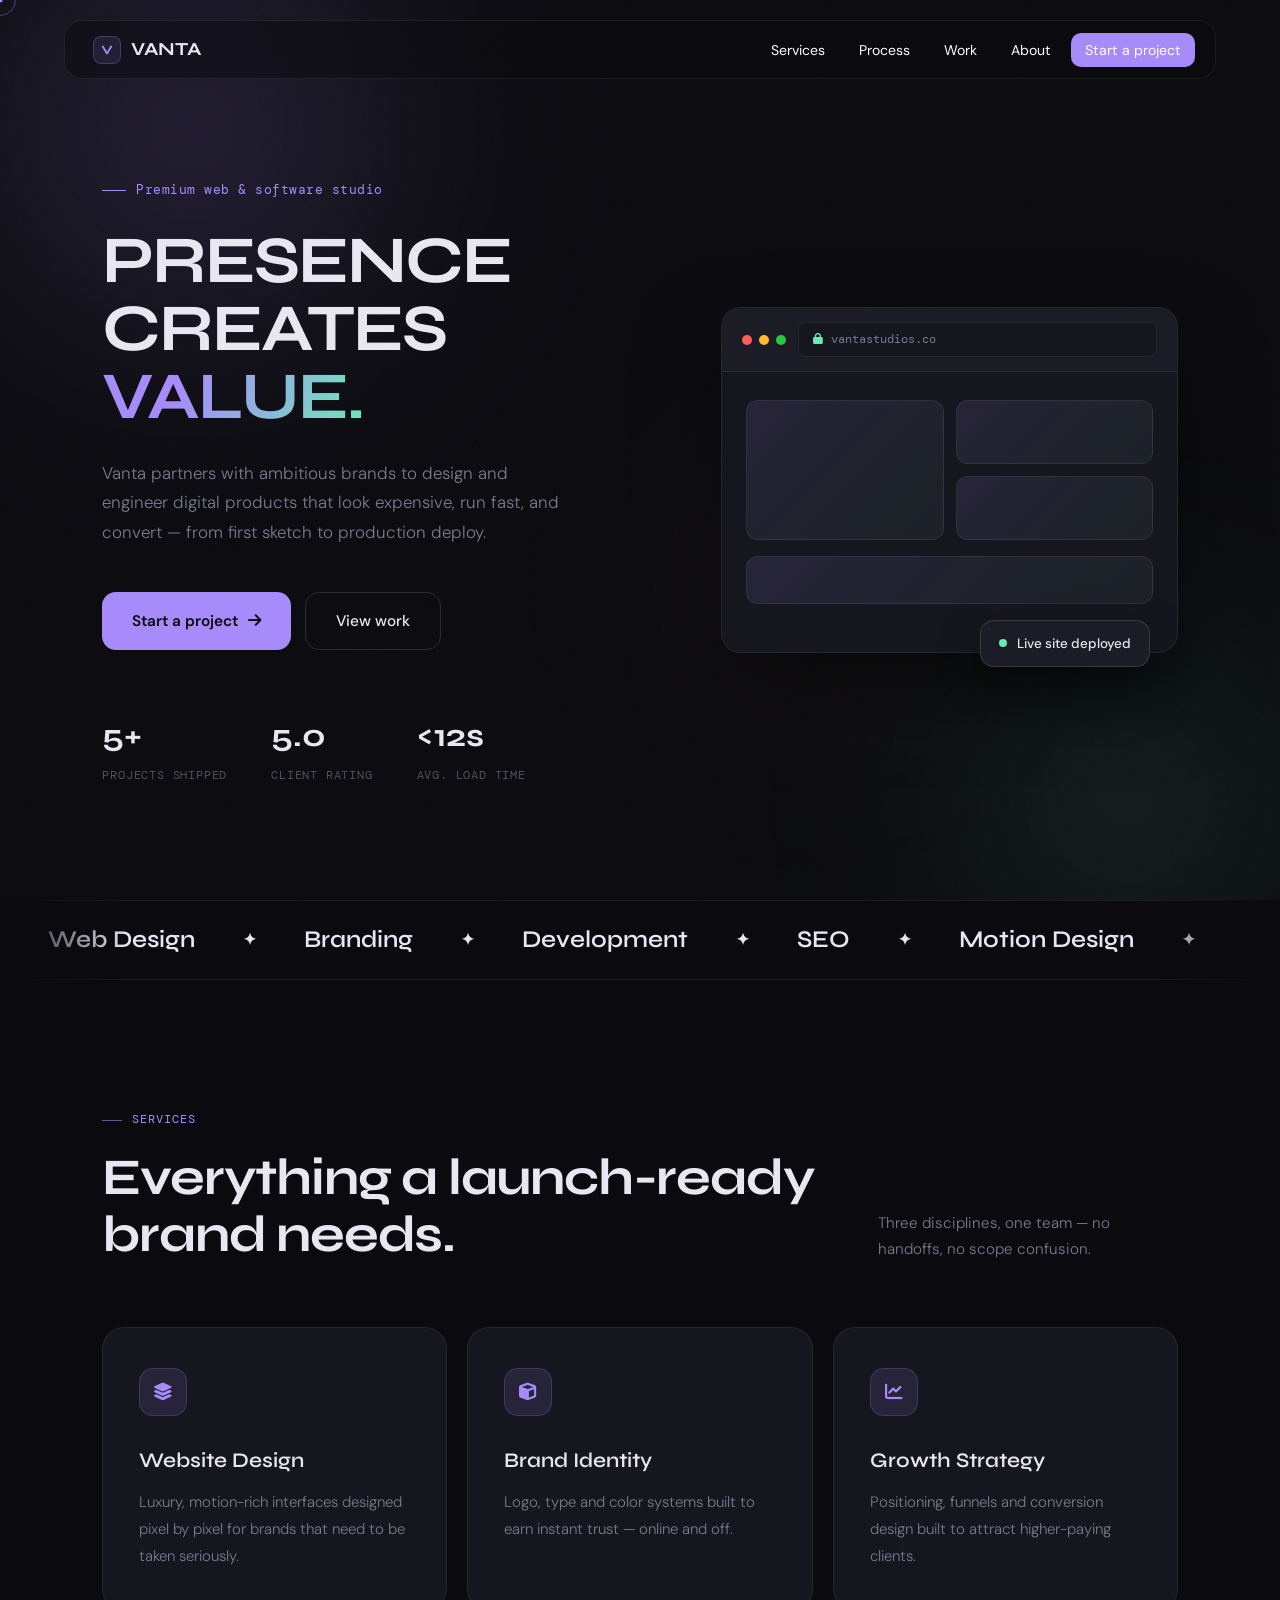
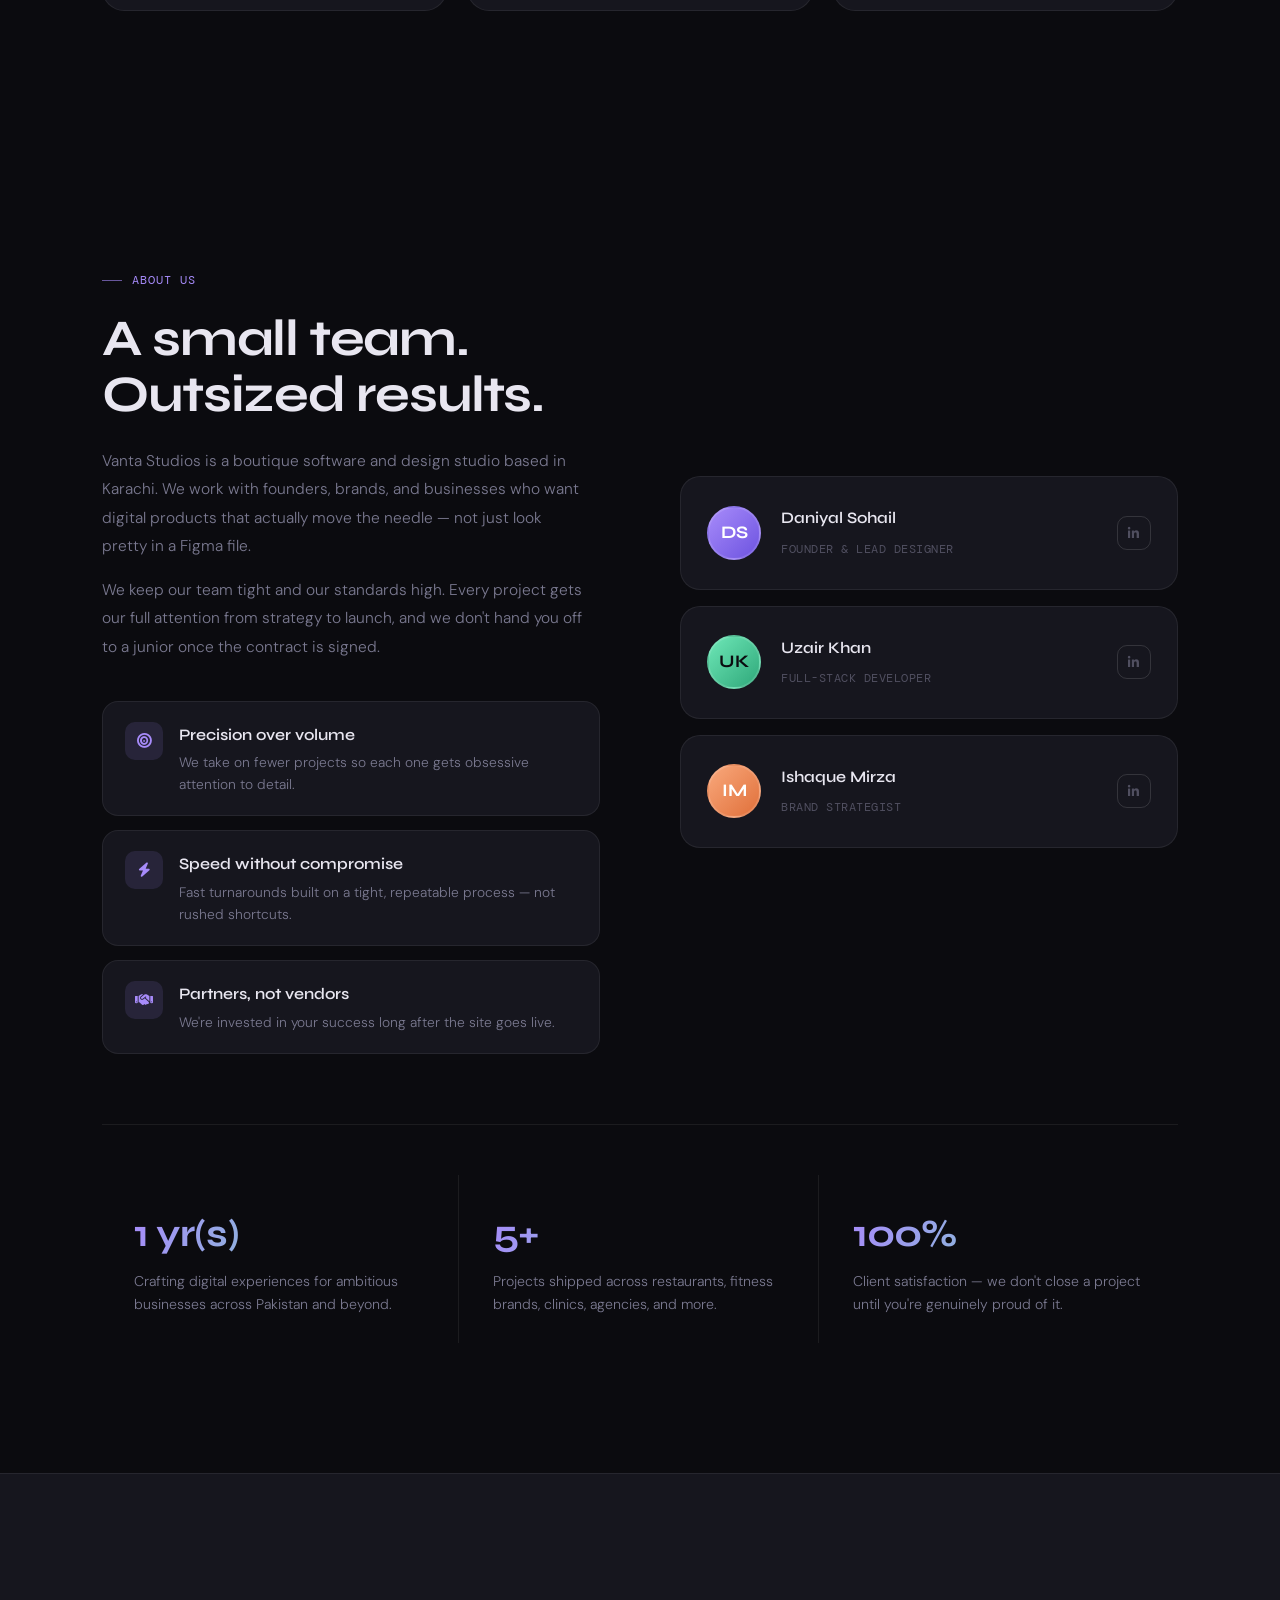
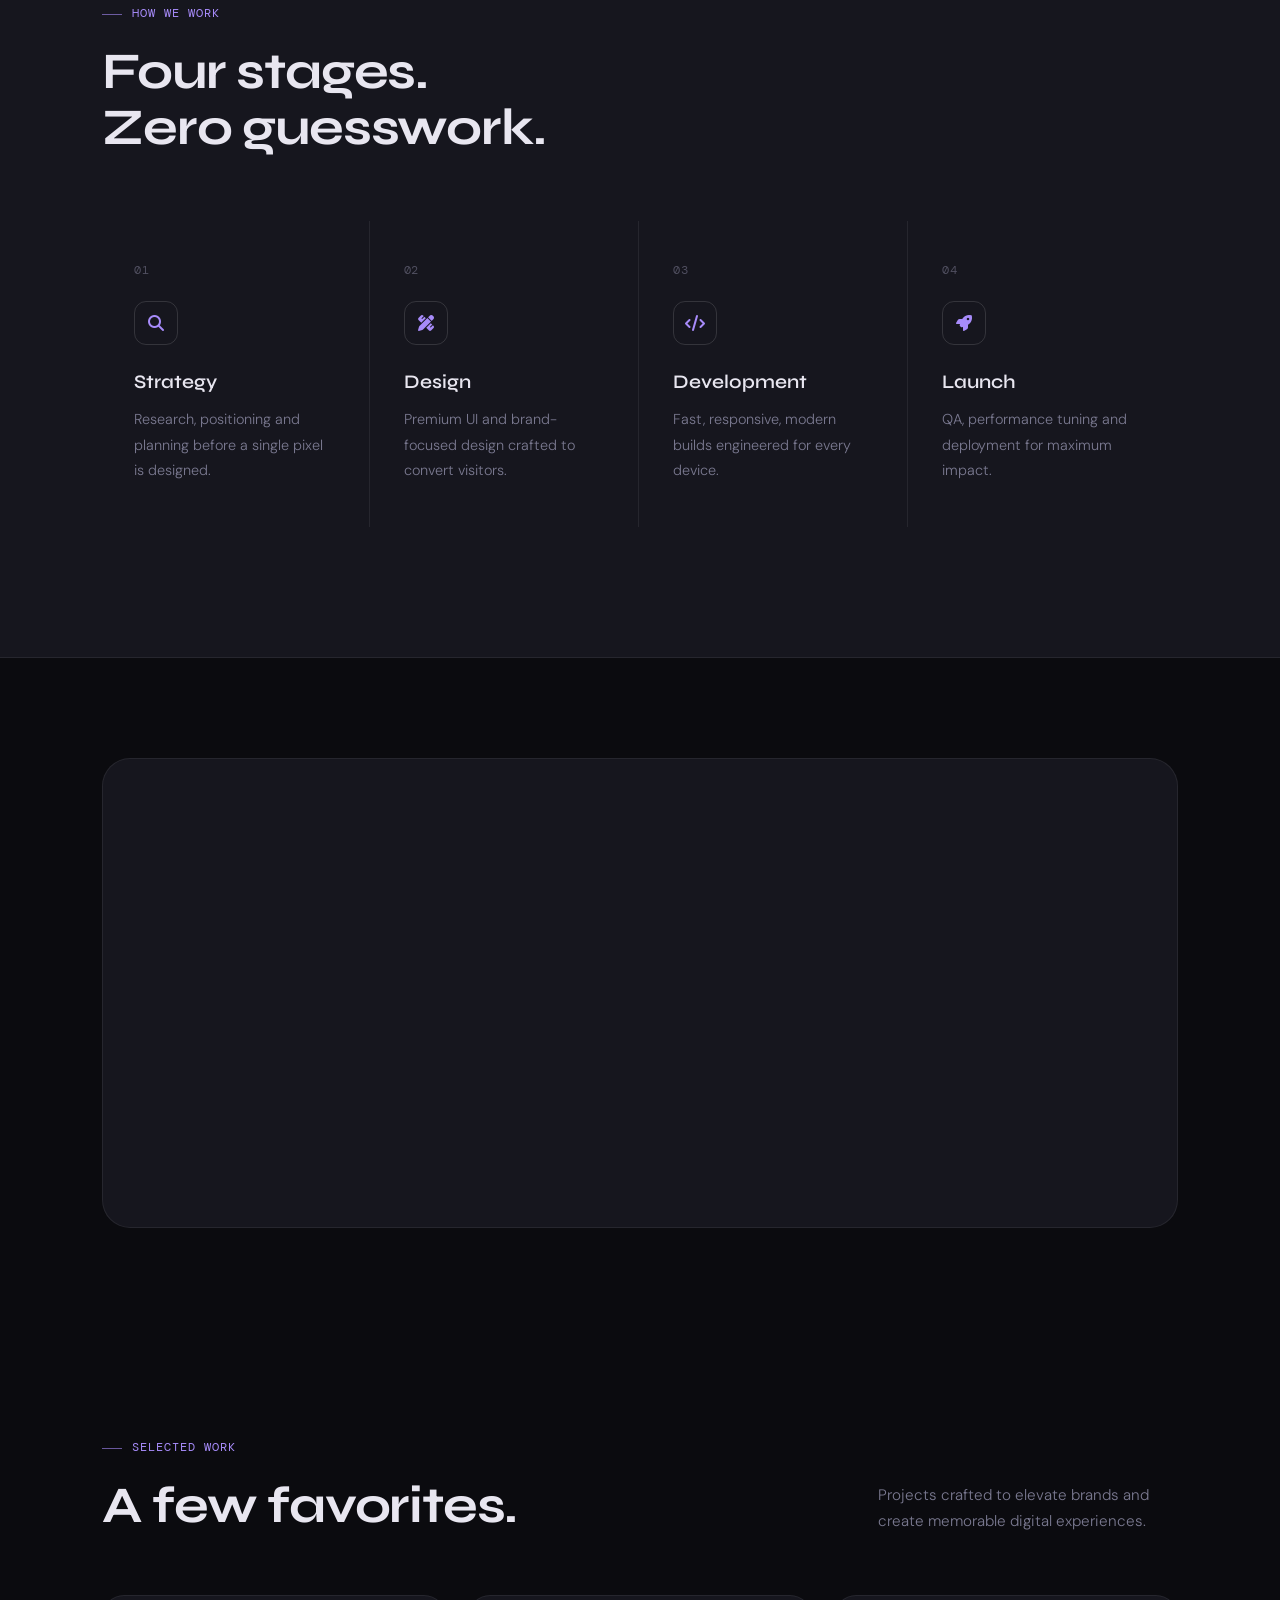
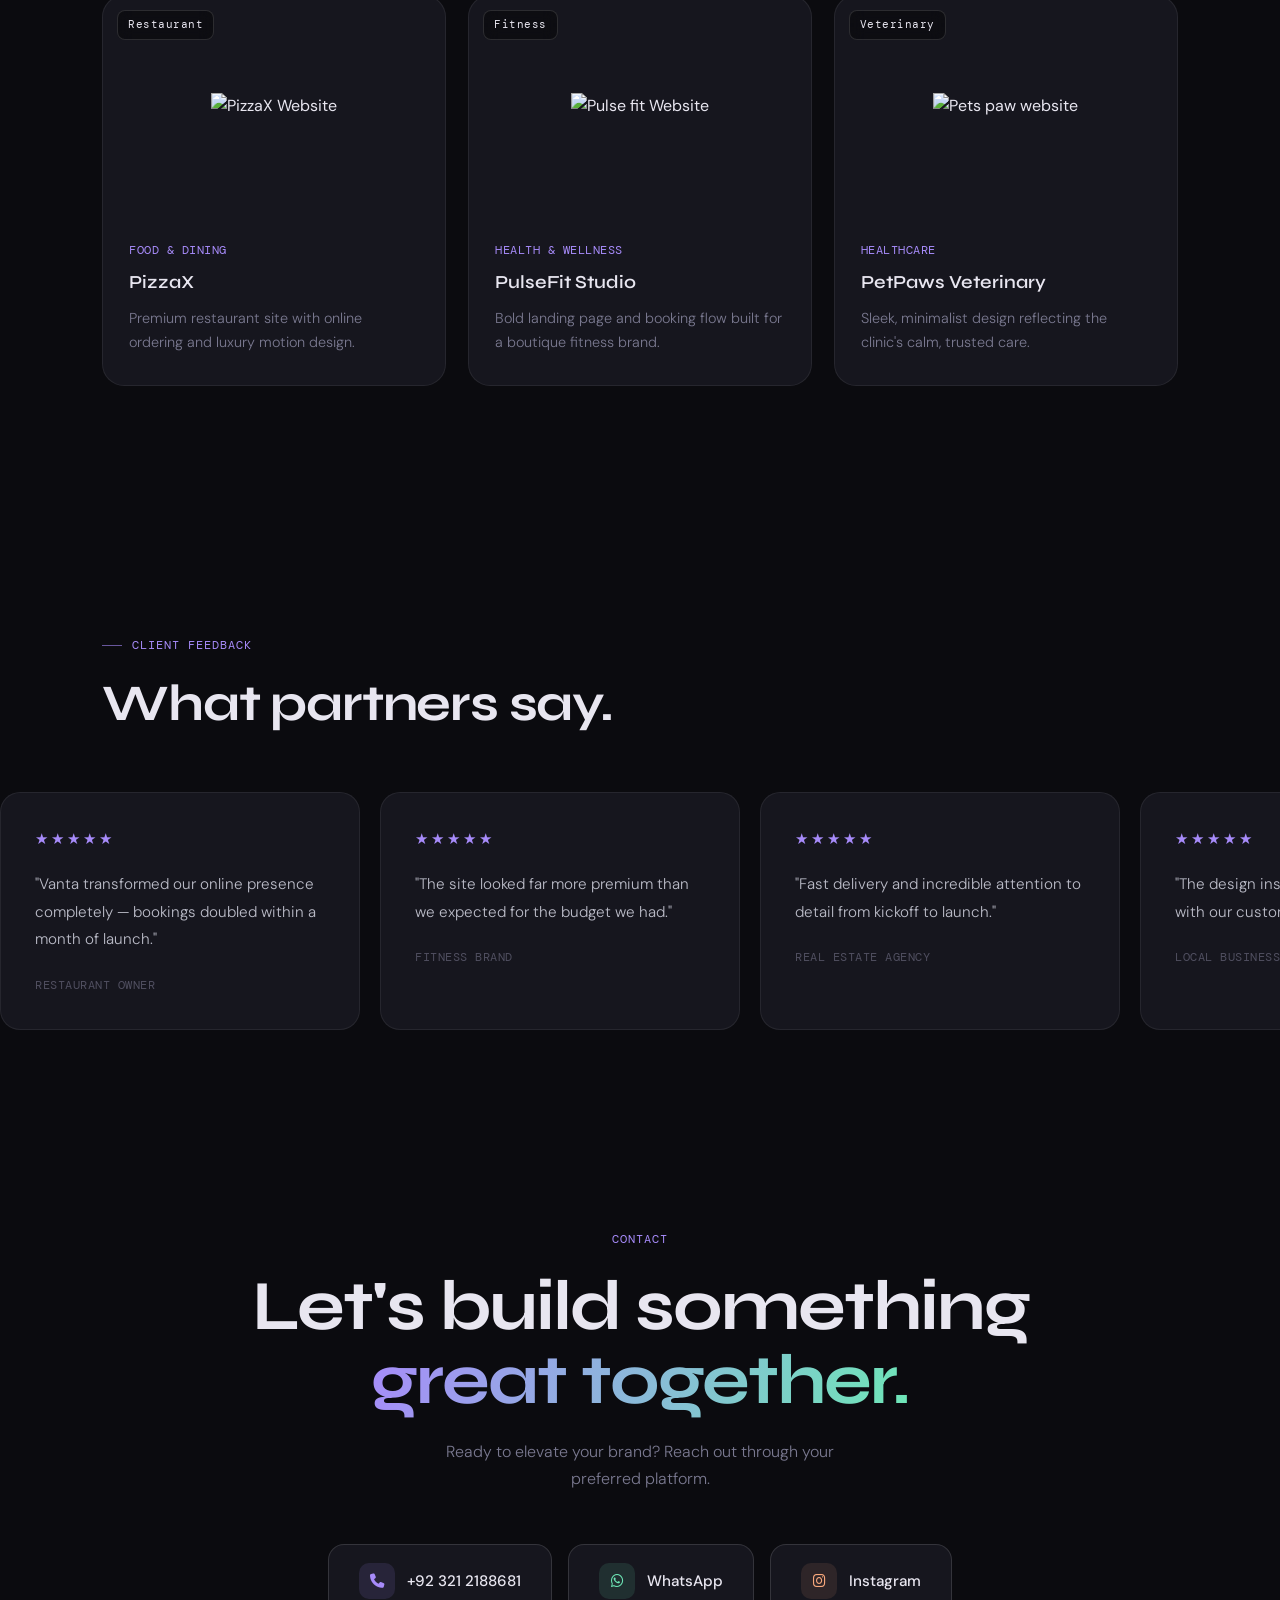
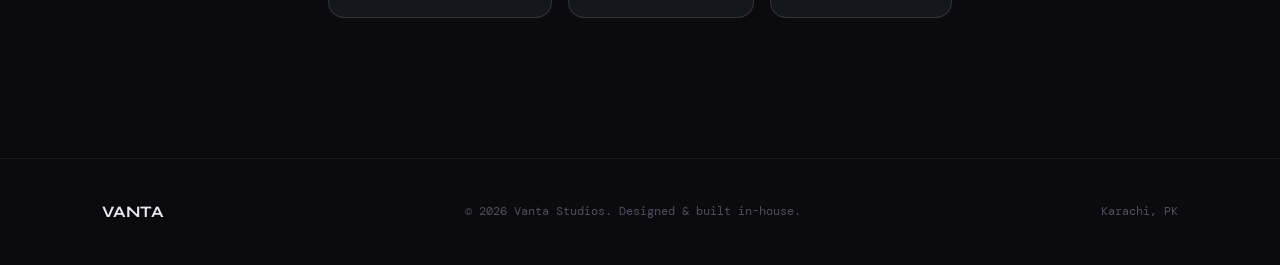
==== Vanta Studios/Vanta Studios.html @ 28d0ef66 "Add files via upload" ====
<!DOCTYPE html>
<html lang="en">
<head>
<meta charset="UTF-8">
<meta name="viewport" content="width=device-width, initial-scale=1.0">
<meta name="description" content="Vanta Studios — premium web design, branding and development for ambitious teams.">
<link rel="icon" href="data:image/svg+xml,%3Csvg xmlns='http://www.w3.org/2000/svg' viewBox='0 0 100 100'%3E%3Crect width='100' height='100' rx='22' fill='%230f0f13'/%3E%3Cpath d='M28 30 L50 70 L72 30' stroke='%23c8b5ff' stroke-width='9' fill='none' stroke-linecap='round' stroke-linejoin='round'/%3E%3C/svg%3E">
<title>Vanta Studios</title>
<meta name="google-site-verification" content="J6F_1x-jqXyrTSBCG6D3PW6CB4RU1VYPui5AFQOeUYU" />

<link rel="preconnect" href="https://fonts.googleapis.com">
<link href="https://fonts.googleapis.com/css2?family=Syne:wght@500;600;700;800&family=DM+Sans:ital,wght@0,300;0,400;0,500;1,300&family=DM+Mono:wght@400;500&display=swap" rel="stylesheet">
<link rel="stylesheet" href="https://cdnjs.cloudflare.com/ajax/libs/font-awesome/6.7.2/css/all.min.css">

<style>
:root {
  /* Palette — refined dark studio */
  --bg:        #0b0b0f;
  --bg-2:      #111117;
  --surface:   #16161e;
  --surface-2: #1c1c27;
  --border:    rgba(255,255,255,.07);
  --border-2:  rgba(255,255,255,.13);
  --text:      #e8e6f0;
  --muted:     #7a7990;
  --muted-2:   #504f60;
  /* Accent — lavender-violet, warm not neon */
  --accent:       #a78bfa;
  --accent-soft:  rgba(167,139,250,.12);
  --accent-glow:  rgba(167,139,250,.35);
  --accent-2:     #6ee7b7;  /* emerald for secondary highlights */
  --accent-warm:  #f9a87c;  /* warm ember, used sparingly */

  --font-display: 'Syne', sans-serif;
  --font-body:    'DM Sans', sans-serif;
  --font-mono:    'DM Mono', monospace;

  --ease-out: cubic-bezier(.22, 1, .36, 1);
  --ease-in-out: cubic-bezier(.45, 0, .55, 1);
}

*, *::before, *::after { margin:0; padding:0; box-sizing:border-box; }
html { scroll-behavior:smooth; }

body {
  background: var(--bg);
  color: var(--text);
  font-family: var(--font-body);
  font-size: 16px;
  line-height: 1.6;
  overflow-x: hidden;
  -webkit-font-smoothing: antialiased;
}

a { color: inherit; text-decoration: none; }
img, svg { display: block; max-width: 100%; }
::selection { background: var(--accent); color: #fff; }
:focus-visible { outline: 2px solid var(--accent); outline-offset: 3px; border-radius: 4px; }

/* ─── AMBIENT BACKGROUND ─────────────────────────── */
.ambient {
  position: fixed;
  inset: 0;
  z-index: 0;
  pointer-events: none;
  overflow: hidden;
}
.orb {
  position: absolute;
  border-radius: 50%;
  filter: blur(100px);
  will-change: transform;
}
.orb-1 {
  width: 50vw; height: 50vw;
  top: -15vw; left: -10vw;
  background: radial-gradient(circle, rgba(167,139,250,.22), transparent 65%);
  animation: float1 28s ease-in-out infinite;
}
.orb-2 {
  width: 40vw; height: 40vw;
  bottom: -12vw; right: -8vw;
  background: radial-gradient(circle, rgba(110,231,183,.14), transparent 65%);
  animation: float2 34s ease-in-out infinite;
}
.orb-3 {
  width: 28vw; height: 28vw;
  top: 45%; left: 50%;
  background: radial-gradient(circle, rgba(249,168,124,.1), transparent 70%);
  animation: float3 22s ease-in-out infinite;
}
@keyframes float1 { 0%,100%{transform:translate(0,0);} 50%{transform:translate(4vw,6vw);} }
@keyframes float2 { 0%,100%{transform:translate(0,0);} 50%{transform:translate(-4vw,-5vw);} }
@keyframes float3 { 0%,100%{transform:translate(-50%,-50%);} 50%{transform:translate(-56%,-44%);} }

/* Fine noise grain */
.grain {
  position: fixed;
  inset: 0;
  z-index: 1;
  pointer-events: none;
  opacity: .028;
  background-image: url("data:image/svg+xml,%3Csvg xmlns='http://www.w3.org/2000/svg' width='200' height='200'%3E%3Cfilter id='n'%3E%3CfeTurbulence type='fractalNoise' baseFrequency='0.85' numOctaves='4' stitchTiles='stitch'/%3E%3C/filter%3E%3Crect width='100%25' height='100%25' filter='url(%23n)'/%3E%3C/svg%3E");
}

@media (prefers-reduced-motion:reduce) {
  .orb { animation: none !important; }
  *, *::before, *::after { animation-duration:.01ms !important; transition-duration:.01ms !important; }
}

/* ─── PROGRESS BAR ───────────────────────────────── */
#progress {
  position: fixed;
  top: 0; left: 0;
  height: 2px;
  width: 0%;
  background: linear-gradient(90deg, var(--accent), var(--accent-2));
  z-index: 99999;
  transition: width .1s linear;
}

/* ─── LAYOUT ─────────────────────────────────────── */
header, main, footer, section { position: relative; z-index: 2; }

/* ─── NAVBAR ─────────────────────────────────────── */
.nav {
  position: fixed;
  top: 20px;
  left: 50%;
  transform: translateX(-50%);
  width: 90%;
  max-width: 1160px;
  display: flex;
  justify-content: space-between;
  align-items: center;
  padding: 14px 20px 14px 28px;
  background: rgba(11,11,15,.5);
  backdrop-filter: blur(20px);
  -webkit-backdrop-filter: blur(20px);
  border: 1px solid var(--border);
  border-radius: 18px;
  z-index: 1000;
  transition: background .4s, border-color .4s;
}
.nav.scrolled {
  background: rgba(11,11,15,.8);
  border-color: var(--border-2);
}
.nav-logo {
  font-family: var(--font-display);
  font-weight: 700;
  font-size: 1.15rem;
  letter-spacing: -.3px;
  display: flex;
  align-items: center;
  gap: 10px;
}
.nav-logo-mark {
  width: 28px; height: 28px;
  border-radius: 8px;
  background: var(--accent-soft);
  border: 1px solid rgba(167,139,250,.25);
  display: flex; align-items: center; justify-content: center;
}
.nav-logo-mark svg { width: 14px; height: 14px; }

.nav-links {
  display: flex;
  align-items: center;
  gap: 6px;
  list-style: none;
}
.nav-links a {
  font-size: .88rem;
  font-weight: 400;
  color: #ffffff;
  padding: 8px 14px;
  border-radius: 10px;
  transition: color .25s, background .25s;
}
.nav-links a:hover { color: var(--text); background: rgba(255,255,255,.05); }

.nav-cta {
  font-size: .88rem;
  font-weight: 500;
  padding: 11px 22px;
  border-radius: 12px;
  background: var(--accent);
  color: #0b0b0f;
  transition: opacity .3s, transform .3s, box-shadow .3s;
}
.nav-cta:hover { opacity: .9; transform: translateY(-2px); box-shadow: 0 12px 28px var(--accent-glow); }

.hamburger {
  display: none;
  flex-direction: column;
  gap: 5px;
  background: none;
  border: none;
  cursor: pointer;
  padding: 8px;
  border-radius: 10px;
}
.hamburger span {
  display: block;
  width: 20px; height: 1.5px;
  background: var(--text);
  transition: .35s var(--ease-out);
}
.hamburger.open span:nth-child(1) { transform: translateY(6.5px) rotate(45deg); }
.hamburger.open span:nth-child(2) { opacity: 0; }
.hamburger.open span:nth-child(3) { transform: translateY(-6.5px) rotate(-45deg); }

@media (max-width: 860px) {
  .nav-links { display: none; }
  .hamburger { display: flex; }
}

/* ─── MOBILE MENU ────────────────────────────────── */
.mobile-menu {
  position: fixed;
  inset: 0;
  background: rgba(7,7,10,.97);
  backdrop-filter: blur(24px);
  z-index: 9000;
  display: flex;
  flex-direction: column;
  justify-content: center;
  align-items: flex-start;
  padding: 0 10%;
  gap: 4px;
  transform: translateY(-100%);
  transition: transform .65s var(--ease-out);
}
.mobile-menu.open { transform: translateY(0); }
.mobile-menu a {
  font-family: var(--font-display);
  font-size: clamp(2.4rem,6vw,4.8rem);
  font-weight: 700;
  color: var(--text);
  padding: 18px 0;
  border-bottom: 1px solid var(--border);
  width: 100%;
  transition: color .3s, padding-left .3s;
}
.mobile-menu a:hover { color: var(--accent); padding-left: 14px; }
.mobile-menu-footer {
  margin-top: 50px;
  font-family: var(--font-mono);
  font-size: .82rem;
  color: var(--muted-2);
  display: flex;
  flex-direction: column;
  gap: 8px;
}
.close-x {
  position: absolute;
  top: 32px; right: 6%;
  width: 44px; height: 44px;
  border-radius: 50%;
  border: 1px solid var(--border-2);
  background: none;
  color: var(--text);
  cursor: pointer;
  font-size: 1.1rem;
  display: flex; align-items: center; justify-content: center;
  transition: border-color .3s, background .3s;
}
.close-x:hover { background: var(--surface); border-color: var(--accent); }

/* ─── HERO ───────────────────────────────────────── */
.hero {
  min-height: 100vh;
  display: flex;
  align-items: center;
  padding: 160px 8% 100px;
}
.hero-inner {
  width: 100%;
  display: grid;
  grid-template-columns: 1.1fr .9fr;
  gap: 60px;
  align-items: center;
}

.hero-eyebrow {
  display: inline-flex;
  align-items: center;
  gap: 10px;
  font-family: var(--font-mono);
  font-size: .8rem;
  color: var(--accent);
  letter-spacing: .5px;
  margin-bottom: 26px;
  opacity: 0;
  animation: riseIn .9s .1s var(--ease-out) forwards;
}
.hero-eyebrow::before {
  content: '';
  width: 24px; height: 1px;
  background: var(--accent);
}

.hero-h1 {
  font-family: var(--font-display);
  font-size: clamp(3rem, 5.2vw, 5rem);
  font-weight: 700;
  line-height: 1.02;
  letter-spacing: -2px;
  opacity: 0;
  animation: riseIn 1s .22s var(--ease-out) forwards;
}
.hero-h1 .grad {
  background: linear-gradient(110deg, var(--accent) 30%, var(--accent-2));
  -webkit-background-clip: text;
  background-clip: text;
  -webkit-text-fill-color: transparent;
}

.hero-sub {
  max-width: 460px;
  margin-top: 28px;
  color: var(--muted);
  font-size: 1.06rem;
  font-weight: 300;
  line-height: 1.75;
  opacity: 0;
  animation: riseIn 1s .38s var(--ease-out) forwards;
}

.hero-btns {
  display: flex;
  gap: 14px;
  margin-top: 44px;
  flex-wrap: wrap;
  opacity: 0;
  animation: riseIn 1s .52s var(--ease-out) forwards;
}
.btn-primary {
  padding: 16px 30px;
  border-radius: 14px;
  background: var(--accent);
  color: #0b0b0f;
  font-weight: 600;
  font-size: .96rem;
  display: inline-flex;
  align-items: center;
  gap: 10px;
  transition: transform .35s var(--ease-out), box-shadow .35s;
}
.btn-primary:hover { transform: translateY(-4px); box-shadow: 0 20px 40px var(--accent-glow); }
.btn-ghost {
  padding: 16px 30px;
  border-radius: 14px;
  border: 1px solid var(--border-2);
  color: var(--text);
  font-weight: 500;
  font-size: .96rem;
  display: inline-flex;
  align-items: center;
  gap: 10px;
  transition: .35s;
}
.btn-ghost:hover { background: rgba(255,255,255,.05); border-color: var(--accent); color: var(--accent); }

.hero-stats {
  display: flex;
  gap: 44px;
  margin-top: 60px;
  opacity: 0;
  animation: riseIn 1s .66s var(--ease-out) forwards;
}
.stat b {
  display: block;
  font-family: var(--font-display);
  font-size: 2rem;
  font-weight: 700;
  color: var(--text);
}
.stat span {
  font-size: .76rem;
  font-weight: 400;
  color: var(--muted-2);
  letter-spacing: .8px;
  text-transform: uppercase;
  font-family: var(--font-mono);
}

/* Hero right — elegant browser mockup instead of terminal */
.hero-card {
  background: var(--surface);
  border: 1px solid var(--border);
  border-radius: 20px;
  overflow: hidden;
  box-shadow: 0 40px 80px rgba(0,0,0,.5);
  opacity: 0;
  animation: riseIn 1s .45s var(--ease-out) forwards;
  transform-style: preserve-3d;
  transition: transform .3s var(--ease-out);
}
.browser-bar {
  display: flex;
  align-items: center;
  gap: 12px;
  padding: 14px 20px;
  border-bottom: 1px solid var(--border);
  background: var(--surface-2);
}
.browser-dots { display: flex; gap: 7px; }
.browser-dots span {
  width: 10px; height: 10px; border-radius: 50%;
}
.browser-dots span:nth-child(1) { background: #ff5f57; }
.browser-dots span:nth-child(2) { background: #febc2e; }
.browser-dots span:nth-child(3) { background: #28c840; }
.browser-url {
  flex: 1;
  background: var(--surface);
  border: 1px solid var(--border);
  border-radius: 8px;
  padding: 7px 14px;
  font-family: var(--font-mono);
  font-size: .76rem;
  color: var(--muted);
  display: flex;
  align-items: center;
  gap: 8px;
}
.browser-url .lock { color: var(--accent-2); font-size: .7rem; }
.browser-body {
  padding: 28px 24px;
  display: flex;
  flex-direction: column;
  gap: 16px;
  min-height: 280px;
}
.b-row { display: flex; gap: 12px; }
.b-block {
  border-radius: 12px;
  background: linear-gradient(135deg, var(--accent-soft), rgba(110,231,183,.06));
  border: 1px solid var(--border);
  animation: shimmer 3s ease-in-out infinite;
}
.b-block.h-tall { flex: 1; height: 140px; }
.b-block.h-short { flex: 1; height: 60px; }
.b-block.w-full { height: 48px; width: 100%; }
.b-block.w-third { flex: 1; height: 80px; }
@keyframes shimmer {
  0%,100% { opacity: .7; }
  50% { opacity: 1; }
}

/* Floating badge on hero card */
.hero-badge {
  position: absolute;
  bottom: -14px;
  right: 28px;
  background: var(--surface-2);
  border: 1px solid var(--border-2);
  border-radius: 14px;
  padding: 12px 18px;
  display: flex;
  align-items: center;
  gap: 10px;
  font-size: .84rem;
  font-weight: 500;
  box-shadow: 0 14px 40px rgba(0,0,0,.4);
  animation: badgePop .8s .9s var(--ease-out) both;
  white-space: nowrap;
}
.hero-badge .dot-pulse {
  width: 8px; height: 8px;
  border-radius: 50%;
  background: var(--accent-2);
  animation: pulse 2s ease-in-out infinite;
}
@keyframes pulse { 0%,100%{box-shadow:0 0 0 0 rgba(110,231,183,.5);} 50%{box-shadow:0 0 0 6px rgba(110,231,183,0);} }
@keyframes badgePop { from{opacity:0;transform:translateY(12px);} to{opacity:1;transform:translateY(0);} }

.hero-right-wrap { position: relative; perspective: 1200px; }

@keyframes riseIn { from{opacity:0;transform:translateY(24px);} to{opacity:1;transform:translateY(0);} }

@media (max-width: 900px) {
  .hero-inner { grid-template-columns: 1fr; }
  .hero-right-wrap { display: none; }
  .hero { padding-top: 140px; }
}

/* ─── TICKER MARQUEE ─────────────────────────────── */
.ticker {
  padding: 20px 0;
  overflow: hidden;
  border-top: 1px solid var(--border);
  border-bottom: 1px solid var(--border);
  mask-image: linear-gradient(90deg, transparent, black 10%, black 90%, transparent);
  -webkit-mask-image: linear-gradient(90deg, transparent, black 10%, black 90%, transparent);
}
.ticker-track {
  display: flex;
  gap: 0;
  width: max-content;
  animation: slide 30s linear infinite;
}
.ticker-item {
  display: flex;
  align-items: center;
  gap: 48px;
  padding: 0 48px;
  font-family: var(--font-display);
  font-size: 1.5rem;
  font-weight: 600;
  color: var(--muted-2);
  white-space: nowrap;
}
.ticker-item span {
  color: var(--text);
}
.ticker-sep {
  color: var(--accent);
  font-size: 1rem;
}
@keyframes slide { from{transform:translateX(0);} to{transform:translateX(-50%);} }

/* ─── SECTION BASE ───────────────────────────────── */
.section {
  padding: 130px 8%;
}

.label {
  font-family: var(--font-mono);
  font-size: .78rem;
  color: var(--accent);
  letter-spacing: 1px;
  text-transform: uppercase;
  display: flex;
  align-items: center;
  gap: 10px;
  margin-bottom: 20px;
}
.label::before {
  content: '';
  width: 20px; height: 1px;
  background: var(--accent);
  opacity: .6;
}

.section-h2 {
  font-family: var(--font-display);
  font-size: clamp(2.2rem, 4vw, 3.4rem);
  font-weight: 700;
  letter-spacing: -1.2px;
  line-height: 1.1;
}

/* ─── SERVICES ───────────────────────────────────── */
#services .section-head {
  display: flex;
  justify-content: space-between;
  align-items: flex-end;
  gap: 40px;
  margin-bottom: 64px;
  flex-wrap: wrap;
}
#services .section-sub {
  color: var(--muted);
  max-width: 300px;
  font-size: .95rem;
  font-weight: 300;
  line-height: 1.7;
}

.services-grid {
  display: grid;
  grid-template-columns: repeat(auto-fit, minmax(280px, 1fr));
  gap: 20px;
}
.service-card {
  background: var(--surface);
  border: 1px solid var(--border);
  border-radius: 22px;
  padding: 40px 36px;
  position: relative;
  overflow: hidden;
  transition: transform .5s var(--ease-out), border-color .5s, background .5s;
}
.service-card::after {
  content: '';
  position: absolute;
  inset: 0;
  background: radial-gradient(circle at 60% 0%, var(--accent-soft), transparent 60%);
  opacity: 0;
  transition: opacity .5s;
}
.service-card:hover { transform: translateY(-8px); border-color: rgba(167,139,250,.25); background: var(--surface-2); }
.service-card:hover::after { opacity: 1; }

.svc-icon {
  width: 48px; height: 48px;
  border-radius: 14px;
  background: var(--accent-soft);
  border: 1px solid rgba(167,139,250,.2);
  display: flex; align-items: center; justify-content: center;
  color: var(--accent);
  font-size: 1.1rem;
  margin-bottom: 28px;
  position: relative;
  z-index: 1;
}
.service-card h3 {
  font-family: var(--font-display);
  font-size: 1.3rem;
  font-weight: 600;
  margin-bottom: 12px;
  position: relative; z-index: 1;
}
.service-card p {
  color: var(--muted);
  font-size: .94rem;
  line-height: 1.78;
  font-weight: 300;
  position: relative; z-index: 1;
}

/* ─── PROCESS ────────────────────────────────────── */
#process {
  background: var(--surface);
  border-top: 1px solid var(--border);
  border-bottom: 1px solid var(--border);
}
#process .section-head {
  margin-bottom: 64px;
}

.process-steps {
  display: grid;
  grid-template-columns: repeat(4, 1fr);
  gap: 2px;
}
.process-step {
  padding: 40px 32px 44px;
  border-right: 1px solid var(--border);
  position: relative;
  opacity: 0;
  transform: translateY(30px);
  transition: opacity .7s var(--ease-out), transform .7s var(--ease-out);
}
.process-step:last-child { border-right: none; }
.process-step.visible { opacity: 1; transform: translateY(0); }

.step-num {
  font-family: var(--font-mono);
  font-size: .78rem;
  color: var(--muted-2);
  margin-bottom: 20px;
  letter-spacing: .5px;
}
.step-icon {
  width: 44px; height: 44px;
  border-radius: 12px;
  border: 1px solid var(--border-2);
  display: flex; align-items: center; justify-content: center;
  color: var(--accent);
  font-size: 1rem;
  margin-bottom: 22px;
  transition: background .4s, border-color .4s;
}
.process-step:hover .step-icon { background: var(--accent-soft); border-color: rgba(167,139,250,.3); }
.process-step h3 {
  font-family: var(--font-display);
  font-size: 1.2rem;
  font-weight: 600;
  margin-bottom: 10px;
}
.process-step p {
  color: var(--muted);
  font-size: .9rem;
  line-height: 1.75;
  font-weight: 300;
}

@media (max-width: 900px) {
  .process-steps { grid-template-columns: 1fr 1fr; }
  .process-step { border-right: none; border-bottom: 1px solid var(--border); }
  .process-step:nth-child(odd) { border-right: 1px solid var(--border); }
  .process-step:nth-last-child(-n+2) { border-bottom: none; }
}
@media (max-width: 540px) {
  .process-steps { grid-template-columns: 1fr; }
  .process-step { border-right: none !important; border-bottom: 1px solid var(--border); }
  .process-step:last-child { border-bottom: none; }
}

/* ─── SHOWCASE / CRAFT ───────────────────────────── */
.showcase-wrap {
  margin: 100px 8% 80px;
  background: var(--surface);
  border: 1px solid var(--border);
  border-radius: 28px;
  padding: 80px 7%;
  display: flex;
  align-items: center;
  gap: 80px;
  overflow: hidden;
}
.showcase-left { flex: 1; }
.showcase-left h2 {
  font-family: var(--font-display);
  font-size: clamp(2rem, 3.8vw, 3.2rem);
  font-weight: 700;
  letter-spacing: -1px;
  margin-bottom: 20px;
  line-height: 1.1;
}
.showcase-left p {
  color: var(--muted);
  max-width: 400px;
  line-height: 1.85;
  font-weight: 300;
  font-size: .97rem;
}
.showcase-right { flex: 1; perspective: 1200px; }

/* Elegant UI mockup for showcase */
.ui-mockup {
  background: var(--bg-2);
  border: 1px solid var(--border);
  border-radius: 20px;
  overflow: hidden;
  box-shadow: 0 30px 80px rgba(0,0,0,.4);
  transition: transform .3s var(--ease-out);
  transform-style: preserve-3d;
}
.ui-nav {
  padding: 16px 20px;
  border-bottom: 1px solid var(--border);
  display: flex;
  align-items: center;
  gap: 16px;
}
.ui-nav-brand {
  font-family: var(--font-display);
  font-size: .9rem;
  font-weight: 700;
}
.ui-nav-links {
  display: flex; gap: 20px; flex: 1;
}
.ui-nav-links span {
  font-size: .75rem;
  color: var(--muted-2);
}
.ui-nav-btn {
  background: var(--accent);
  color: #0b0b0f;
  font-size: .72rem;
  font-weight: 600;
  padding: 6px 14px;
  border-radius: 8px;
}
.ui-hero-area {
  padding: 24px 20px;
  background: linear-gradient(160deg, rgba(167,139,250,.06), rgba(110,231,183,.04));
  border-bottom: 1px solid var(--border);
}
.ui-hero-line {
  height: 12px;
  border-radius: 6px;
  background: linear-gradient(90deg, rgba(255,255,255,.15), rgba(255,255,255,.05));
  margin-bottom: 10px;
}
.ui-hero-line.lg { width: 75%; }
.ui-hero-line.md { width: 55%; }
.ui-hero-line.sm { width: 35%; margin-top: 16px; height: 28px; background: var(--accent); opacity: .7; border-radius: 8px; }
.ui-cards {
  display: grid;
  grid-template-columns: repeat(3, 1fr);
  gap: 10px;
  padding: 16px 20px 20px;
}
.ui-card {
  height: 70px;
  border-radius: 10px;
  border: 1px solid var(--border);
  background: var(--surface);
  position: relative;
  overflow: hidden;
}
.ui-card::after {
  content: '';
  position: absolute;
  bottom: 10px; left: 12px; right: 12px;
  height: 6px;
  border-radius: 3px;
  background: rgba(255,255,255,.08);
}

@media (max-width: 900px) {
  .showcase-wrap { flex-direction: column; gap: 40px; padding: 50px 7%; margin: 0 4% 60px; }
}

/* ─── WORK / PORTFOLIO ───────────────────────────── */
.portfolio-grid {
  display: grid;
  grid-template-columns: repeat(3, 1fr);
  gap: 22px;
}
.portfolio-card {
  background: var(--surface);
  border: 1px solid var(--border);
  border-radius: 22px;
  overflow: hidden;
  transition: transform .5s var(--ease-out), border-color .5s;
}
.portfolio-card:hover { transform: translateY(-10px); border-color: rgba(167,139,250,.25); }
.portfolio-thumb {
  height: 220px;
  position: relative;
  overflow: hidden;
  display: flex; align-items: center; justify-content: center;
}
.thumb-label {
  position: absolute;
  top: 14px; left: 14px;
  font-family: var(--font-mono);
  font-size: .7rem;
  background: rgba(0,0,0,.4);
  backdrop-filter: blur(8px);
  border: 1px solid var(--border-2);
  padding: 5px 10px;
  border-radius: 8px;
  color: var(--text);
  letter-spacing: .5px;
}

.thumb-restaurant {
  background: linear-gradient(135deg, #2a1a0e 0%, #5c3a1e 40%, #c4602a 100%);
}
.thumb-restaurant .deco {
  width: 80px; height: 80px;
  border-radius: 50%;
  border: 2px solid rgba(255,180,100,.4);
  position: absolute;
  bottom: 20px; right: 30px;
}
.thumb-restaurant .deco2 {
  width: 50px; height: 4px;
  background: rgba(255,200,130,.5);
  border-radius: 2px;
  position: absolute;
  bottom: 30px; left: 24px;
}
.thumb-restaurant .deco3 {
  position: absolute;
  top: 28px; right: 80px;
  font-size: 2.4rem;
  opacity: .25;
}

.thumb-fitness {
  background: linear-gradient(135deg, #0f0f1a 0%, #1e1240 50%, var(--accent) 140%);
}
.thumb-fitness .deco {
  position: absolute;
  inset: 0;
  background: repeating-linear-gradient(
    110deg,
    transparent 0 22px,
    rgba(167,139,250,.08) 22px 24px
  );
}

.thumb-vet {
  background: linear-gradient(135deg, #0d2520 0%, #1a4a40 50%, #3dc4a4 100%);
}
.thumb-vet .deco {
  width: 120px; height: 120px;
  border-radius: 50%;
  background: rgba(255,255,255,.1);
  position: absolute;
  top: -20px; right: -20px;
}
.thumb-vet .deco2 {
  width: 60px; height: 60px;
  border-radius: 50%;
  background: rgba(255,255,255,.07);
  position: absolute;
  bottom: -10px; left: 20px;
}

.portfolio-body {
  padding: 26px 26px 30px;
}
.portfolio-body .category {
  font-family: var(--font-mono);
  font-size: .72rem;
  color: var(--accent);
  letter-spacing: .5px;
  margin-bottom: 8px;
  text-transform: uppercase;
}
.portfolio-body h3 {
  font-family: var(--font-display);
  font-size: 1.15rem;
  font-weight: 600;
  margin-bottom: 8px;
}
.portfolio-body p {
  color: var(--muted);
  font-size: .9rem;
  font-weight: 300;
  line-height: 1.7;
}

@media (max-width: 860px) { .portfolio-grid { grid-template-columns: 1fr; } }

/* ─── TESTIMONIALS ───────────────────────────────── */
#testimonials {
  padding: 120px 0;
  overflow: hidden;
}
#testimonials .section-head {
  padding: 0 8%;
  margin-bottom: 60px;
}
.testimonials-track {
  display: flex;
  gap: 20px;
  width: max-content;
  animation: slide 40s linear infinite;
}
.testimonials-track:hover { animation-play-state: paused; }
.t-card {
  width: 360px;
  background: var(--surface);
  border: 1px solid var(--border);
  border-radius: 20px;
  padding: 34px;
  flex-shrink: 0;
}
.t-stars { color: var(--accent); font-size: .95rem; letter-spacing: 3px; margin-bottom: 20px; }
.t-text { color: #bbbcc8; line-height: 1.82; font-size: .95rem; font-weight: 300; }
.t-author {
  margin-top: 22px;
  font-family: var(--font-mono);
  font-size: .74rem;
  color: var(--muted-2);
  text-transform: uppercase;
  letter-spacing: .5px;
}

/* ─── CTA ────────────────────────────────────────── */
#contact {
  text-align: center;
  padding: 80px 8% 140px;
}
#contact .label { justify-content: center; }
#contact .label::before { display: none; }
#contact h2 {
  font-family: var(--font-display);
  font-size: clamp(2.6rem, 5.5vw, 4.4rem);
  font-weight: 700;
  letter-spacing: -2px;
  margin-bottom: 20px;
  line-height: 1.05;
}
#contact p {
  color: var(--muted);
  max-width: 440px;
  margin: 0 auto 52px;
  font-size: 1rem;
  font-weight: 300;
  line-height: 1.7;
}
.contact-grid {
  display: flex;
  justify-content: center;
  gap: 16px;
  flex-wrap: wrap;
}
.contact-pill {
  display: inline-flex;
  align-items: center;
  gap: 12px;
  padding: 18px 30px;
  background: var(--surface);
  border: 1px solid var(--border-2);
  border-radius: 16px;
  font-weight: 500;
  font-size: .95rem;
  transition: .4s var(--ease-out);
}
.contact-pill .icon {
  width: 36px; height: 36px;
  border-radius: 10px;
  background: var(--accent-soft);
  color: var(--accent);
  display: flex; align-items: center; justify-content: center;
  font-size: .9rem;
}
.contact-pill:hover {
  transform: translateY(-6px);
  background: var(--surface-2);
  border-color: var(--accent);
  box-shadow: 0 14px 36px rgba(167,139,250,.15);
}

/* ─── FOOTER ─────────────────────────────────────── */
footer {
  padding: 40px 8%;
  border-top: 1px solid var(--border);
  display: flex;
  justify-content: space-between;
  align-items: center;
  flex-wrap: wrap;
  gap: 14px;
  font-family: var(--font-mono);
  font-size: .78rem;
  color: var(--muted-2);
}
.footer-logo {
  font-family: var(--font-display);
  font-weight: 700;
  font-size: 1rem;
  color: var(--text);
}

/* ─── REVEAL ANIMATIONS ──────────────────────────── */
.reveal {
  opacity: 0;
  transform: translateY(50px);
  transition: opacity .8s var(--ease-out), transform .8s var(--ease-out);
}
.reveal.from-left { transform: translateX(-50px); }
.reveal.from-right { transform: translateX(50px); }
.reveal.visible {
  opacity: 1;
  transform: translate(0);
}
.delay-1 { transition-delay: .1s; }
.delay-2 { transition-delay: .2s; }
.delay-3 { transition-delay: .32s; }

/* ─── CURSOR (desktop only) ──────────────────────── */
@media (hover:hover) and (pointer:fine) {
  body { cursor: none; }
  #c-dot, #c-ring {
    position: fixed;
    top: 0; left: 0;
    pointer-events: none;
    z-index: 99999;
    transform: translate(-50%,-50%);
    border-radius: 50%;
  }
  #c-dot {
    width: 5px; height: 5px;
    background: var(--accent);
  }
  #c-ring {
    width: 32px; height: 32px;
    border: 1px solid rgba(167,139,250,.4);
    transition: width .3s, height .3s, border-color .3s;
  }
}
@media (hover:none),(pointer:coarse) { #c-dot,#c-ring{display:none;} }

@media (max-width: 700px) {
  .section { padding: 90px 6%; }
  .hero-stats { gap: 28px; }
}

/* ─── ABOUT US ───────────────────────────────────── */
#about {
  padding: 130px 8%;
}
.about-grid {
  display: grid;
  grid-template-columns: 1fr 1fr;
  gap: 80px;
  align-items: center;
}
.about-left h2 {
  font-family: var(--font-display);
  font-size: clamp(2.2rem, 4vw, 3.4rem);
  font-weight: 700;
  letter-spacing: -1.2px;
  line-height: 1.1;
  margin-bottom: 24px;
}
.about-left p {
  color: var(--muted);
  font-size: .97rem;
  font-weight: 300;
  line-height: 1.82;
  margin-bottom: 16px;
  max-width: 480px;
}
.about-values {
  display: flex;
  flex-direction: column;
  gap: 14px;
  margin-top: 40px;
}
.about-value {
  display: flex;
  align-items: flex-start;
  gap: 16px;
  padding: 20px 22px;
  background: var(--surface);
  border: 1px solid var(--border);
  border-radius: 16px;
  transition: border-color .4s, background .4s;
}
.about-value:hover {
  border-color: rgba(167,139,250,.25);
  background: var(--surface-2);
}
.about-value-icon {
  width: 38px; height: 38px;
  border-radius: 10px;
  background: var(--accent-soft);
  color: var(--accent);
  display: flex; align-items: center; justify-content: center;
  font-size: .9rem;
  flex-shrink: 0;
}
.about-value-text h4 {
  font-family: var(--font-display);
  font-size: 1rem;
  font-weight: 600;
  margin-bottom: 4px;
}
.about-value-text p {
  color: var(--muted);
  font-size: .86rem;
  line-height: 1.6;
  margin: 0;
}

/* Right side — team card stack */
.about-right {
  display: flex;
  flex-direction: column;
  gap: 16px;
}
.team-card {
  background: var(--surface);
  border: 1px solid var(--border);
  border-radius: 20px;
  padding: 28px 26px;
  display: flex;
  align-items: center;
  gap: 20px;
  transition: transform .45s var(--ease-out), border-color .4s;
}
.team-card:hover {
  transform: translateX(8px);
  border-color: rgba(167,139,250,.25);
}
.team-avatar {
  width: 54px; height: 54px;
  border-radius: 50%;
  display: flex; align-items: center; justify-content: center;
  font-family: var(--font-display);
  font-weight: 700;
  font-size: 1.1rem;
  flex-shrink: 0;
  border: 2px solid var(--border-2);
}
.av-1 { background: linear-gradient(135deg, #a78bfa, #6d53e0); color: #fff; }
.av-2 { background: linear-gradient(135deg, #6ee7b7, #2fa87a); color: #0b0b0f; }
.av-3 { background: linear-gradient(135deg, #f9a87c, #e0703a); color: #fff; }
.team-info h4 {
  font-family: var(--font-display);
  font-size: 1rem;
  font-weight: 600;
  margin-bottom: 4px;
}
.team-info span {
  font-family: var(--font-mono);
  font-size: .74rem;
  color: var(--muted-2);
  text-transform: uppercase;
  letter-spacing: .5px;
}
.team-card-cta {
  margin-left: auto;
  width: 34px; height: 34px;
  border-radius: 10px;
  border: 1px solid var(--border-2);
  display: flex; align-items: center; justify-content: center;
  color: var(--muted-2);
  font-size: .8rem;
  transition: border-color .3s, color .3s, background .3s;
  flex-shrink: 0;
}
.team-card:hover .team-card-cta {
  border-color: var(--accent);
  color: var(--accent);
  background: var(--accent-soft);
}

/* About bottom strip */
.about-strip {
  margin-top: 70px;
  padding-top: 50px;
  border-top: 1px solid var(--border);
  display: grid;
  grid-template-columns: repeat(3, 1fr);
  gap: 2px;
}
.strip-item {
  padding: 28px 32px;
  border-right: 1px solid var(--border);
}
.strip-item:last-child { border-right: none; }
.strip-item .big {
  font-family: var(--font-display);
  font-size: 2.4rem;
  font-weight: 700;
  letter-spacing: -1px;
  background: linear-gradient(110deg, var(--accent), var(--accent-2));
  -webkit-background-clip: text;
  background-clip: text;
  -webkit-text-fill-color: transparent;
  display: block;
  margin-bottom: 6px;
}
.strip-item p {
  color: var(--muted);
  font-size: .88rem;
  font-weight: 300;
  line-height: 1.6;
}

@media (max-width: 900px) {
  .about-grid { grid-template-columns: 1fr; gap: 50px; }
  .about-strip { grid-template-columns: 1fr; }
  .strip-item { border-right: none; border-bottom: 1px solid var(--border); }
  .strip-item:last-child { border-bottom: none; }
}
</style>
</head>
<body>

<div id="progress"></div>
<div id="c-dot"></div>
<div id="c-ring"></div>

<div class="ambient">
  <div class="orb orb-1"></div>
  <div class="orb orb-2"></div>
  <div class="orb orb-3"></div>
</div>
<div class="grain"></div>

<!-- NAV -->
<nav class="nav" id="nav">
  <div class="nav-logo">
    <div class="nav-logo-mark">
      <svg viewBox="0 0 20 20" fill="none" xmlns="http://www.w3.org/2000/svg">
        <path d="M4 5L10 15L16 5" stroke="#a78bfa" stroke-width="2.5" stroke-linecap="round" stroke-linejoin="round"/>
      </svg>
    </div>
    VANTA
  </div>
  <ul class="nav-links">
    <li><a href="#services">Services</a></li>
    <li><a href="#process">Process</a></li>
    <li><a href="#work">Work</a></li>
    <li><a href="#about">About</a></li>
    <li><a href="#contact" class="nav-cta">Start a project</a></li>
  </ul>
  <button class="hamburger" id="hamburger" aria-label="Open menu">
    <span></span><span></span><span></span>
  </button>
</nav>

<!-- MOBILE MENU -->
<div class="mobile-menu" id="mobileMenu">
  <button class="close-x" id="closeX">✕</button>
  <a href="#services">Services</a>
  <a href="#process">Process</a>
  <a href="#work">Work</a>
  <a href="#contact">Contact</a>
</div>

<main>

<!-- HERO -->
<section class="hero" id="home">
  <div class="hero-inner">
    <div>
      <div class="hero-eyebrow">Premium web &amp; software studio</div>
      <h1 class="hero-h1">
        PRESENCE<br>
        CREATES <span class="grad">VALUE.</span>
      </h1>
      <p class="hero-sub">
        Vanta partners with ambitious brands to design and engineer digital products that look expensive, run fast, and convert — from first sketch to production deploy.
      </p>
      <div class="hero-btns">
        <a href="#contact" class="btn-primary">Start a project <i class="fa-solid fa-arrow-right"></i></a>
        <a href="#work" class="btn-ghost">View work</a>
      </div>
      <div class="hero-stats">
        <div class="stat"><b>5+</b><span>Projects shipped</span></div>
        <div class="stat"><b>5.0</b><span>Client rating</span></div>
        <div class="stat"><b>&lt;12s</b><span>Avg. load time</span></div>
      </div>
    </div>

    <div class="hero-right-wrap">
      <div class="hero-card" id="heroCard">
        <div class="browser-bar">
          <div class="browser-dots"><span></span><span></span><span></span></div>
          <div class="browser-url">
            <i class="fa-solid fa-lock lock"></i>
            vantastudios.co
          </div>
        </div>
        <div class="browser-body">
          <div class="b-row">
            <div class="b-block h-tall"></div>
            <div style="flex:1;display:flex;flex-direction:column;gap:12px;">
              <div class="b-block h-short"></div>
              <div class="b-block h-short"></div>
            </div>
          </div>
          <div class="b-block w-full"></div>
        </div>
      </div>
      <div class="hero-badge">
        <div class="dot-pulse"></div>
        Live site deployed
      </div>
    </div>
  </div>
</section>

<!-- TICKER -->
<div class="ticker">
  <div class="ticker-track">
    <div class="ticker-item"><span>Web Design</span><span class="ticker-sep">✦</span><span>Branding</span><span class="ticker-sep">✦</span><span>Development</span><span class="ticker-sep">✦</span><span>SEO</span><span class="ticker-sep">✦</span><span>Motion Design</span><span class="ticker-sep">✦</span></div>
    <div class="ticker-item"><span>Web Design</span><span class="ticker-sep">✦</span><span>Branding</span><span class="ticker-sep">✦</span><span>Development</span><span class="ticker-sep">✦</span><span>SEO</span><span class="ticker-sep">✦</span><span>Motion Design</span><span class="ticker-sep">✦</span></div>
  </div>
</div>

<!-- SERVICES -->
<section class="section" id="services">
  <div class="section-head">
    <div>
      <div class="label reveal from-left">Services</div>
      <h2 class="section-h2 reveal from-left">Everything a launch-ready<br>brand needs.</h2>
    </div>
    <p class="section-sub reveal from-right" style="color:var(--muted);max-width:300px;font-weight:300;font-size:.95rem;line-height:1.7;">Three disciplines, one team — no handoffs, no scope confusion.</p>
  </div>
  <div class="services-grid">
    <div class="service-card reveal delay-1">
      <div class="svc-icon"><i class="fa-solid fa-layer-group"></i></div>
      <h3>Website Design</h3>
      <p>Luxury, motion-rich interfaces designed pixel by pixel for brands that need to be taken seriously.</p>
    </div>
    <div class="service-card reveal delay-2">
      <div class="svc-icon"><i class="fa-solid fa-cube"></i></div>
      <h3>Brand Identity</h3>
      <p>Logo, type and color systems built to earn instant trust — online and off.</p>
    </div>
    <div class="service-card reveal delay-3">
      <div class="svc-icon"><i class="fa-solid fa-chart-line"></i></div>
      <h3>Growth Strategy</h3>
      <p>Positioning, funnels and conversion design built to attract higher-paying clients.</p>
    </div>
  </div>
</section>

<!-- ABOUT US -->
<section class="section" id="about">
  <div class="about-grid">

    <div class="about-left">
      <div class="label reveal from-left">About us</div>
      <h2 class="reveal from-left">A small team.<br>Outsized results.</h2>
      <p class="reveal">
        Vanta Studios is a boutique software and design studio based in Karachi. We work with founders, brands, and businesses who want digital products that actually move the needle — not just look pretty in a Figma file.
      </p>
      <p class="reveal">
        We keep our team tight and our standards high. Every project gets our full attention from strategy to launch, and we don't hand you off to a junior once the contract is signed.
      </p>

      <div class="about-values">
        <div class="about-value reveal delay-1">
          <div class="about-value-icon"><i class="fa-solid fa-bullseye"></i></div>
          <div class="about-value-text">
            <h4>Precision over volume</h4>
            <p>We take on fewer projects so each one gets obsessive attention to detail.</p>
          </div>
        </div>
        <div class="about-value reveal delay-2">
          <div class="about-value-icon"><i class="fa-solid fa-bolt"></i></div>
          <div class="about-value-text">
            <h4>Speed without compromise</h4>
            <p>Fast turnarounds built on a tight, repeatable process — not rushed shortcuts.</p>
          </div>
        </div>
        <div class="about-value reveal delay-3">
          <div class="about-value-icon"><i class="fa-solid fa-handshake"></i></div>
          <div class="about-value-text">
            <h4>Partners, not vendors</h4>
            <p>We're invested in your success long after the site goes live.</p>
          </div>
        </div>
      </div>
    </div>

    <div class="about-right reveal from-right">
      <div class="team-card">
        <div class="team-avatar av-1">DS</div>
        <div class="team-info">
          <h4>Daniyal Sohail</h4>
          <span>Founder & Lead Designer</span>
        </div>
        <div class="team-card-cta"><i class="fa-brands fa-linkedin-in"></i></div>
      </div>
      <div class="team-card">
        <div class="team-avatar av-2">UK</div>
        <div class="team-info">
          <h4>Uzair Khan</h4>
          <span>Full-Stack Developer</span>
        </div>
        <div class="team-card-cta"><i class="fa-brands fa-linkedin-in"></i></div>
      </div>
      <div class="team-card">
        <div class="team-avatar av-3">IM</div>
        <div class="team-info">
          <h4>Ishaque Mirza</h4>
          <span>Brand Strategist</span>
        </div>
        <div class="team-card-cta"><i class="fa-brands fa-linkedin-in"></i></div>
      </div>
    </div>

  </div>

  <div class="about-strip">
    <div class="strip-item reveal delay-1">
      <span class="big">1 yr(s)</span>
      <p>Crafting digital experiences for ambitious businesses across Pakistan and beyond.</p>
    </div>
    <div class="strip-item reveal delay-2">
      <span class="big">5+</span>
      <p>Projects shipped across restaurants, fitness brands, clinics, agencies, and more.</p>
    </div>
    <div class="strip-item reveal delay-3">
      <span class="big">100%</span>
      <p>Client satisfaction — we don't close a project until you're genuinely proud of it.</p>
    </div>
  </div>
</section>

<!-- PROCESS -->
<section class="section" id="process">
  <div class="section-head" style="margin-bottom:64px;">
    <div>
      <div class="label reveal from-left">How we work</div>
      <h2 class="section-h2 reveal from-left">Four stages.<br>Zero guesswork.</h2>
    </div>
  </div>
  <div class="process-steps" id="processSteps">
    <div class="process-step">
      <div class="step-num">01</div>
      <div class="step-icon"><i class="fa-solid fa-magnifying-glass"></i></div>
      <h3>Strategy</h3>
      <p>Research, positioning and planning before a single pixel is designed.</p>
    </div>
    <div class="process-step">
      <div class="step-num">02</div>
      <div class="step-icon"><i class="fa-solid fa-pen-ruler"></i></div>
      <h3>Design</h3>
      <p>Premium UI and brand-focused design crafted to convert visitors.</p>
    </div>
    <div class="process-step">
      <div class="step-num">03</div>
      <div class="step-icon"><i class="fa-solid fa-code"></i></div>
      <h3>Development</h3>
      <p>Fast, responsive, modern builds engineered for every device.</p>
    </div>
    <div class="process-step">
      <div class="step-num">04</div>
      <div class="step-icon"><i class="fa-solid fa-rocket"></i></div>
      <h3>Launch</h3>
      <p>QA, performance tuning and deployment for maximum impact.</p>
    </div>
  </div>
</section>

<!-- SHOWCASE / CRAFT -->
<div class="showcase-wrap">
  <div class="showcase-left reveal from-left">
    <div class="label">Craft</div>
    <h2>Built to impress.</h2>
    <p>The elegance and motion design of elite creative agencies — every interaction is custom-built to feel expensive, not templated.</p>
  </div>
  <div class="showcase-right reveal from-right">
    <div class="ui-mockup" id="uiMockup">
      <div class="ui-nav">
        <div class="ui-nav-brand">Brand Co.</div>
        <div class="ui-nav-links">
          <span>About</span><span>Work</span><span>Pricing</span>
        </div>
        <div class="ui-nav-btn">Contact</div>
      </div>
      <div class="ui-hero-area">
        <div class="ui-hero-line lg"></div>
        <div class="ui-hero-line md"></div>
        <div class="ui-hero-line sm"></div>
      </div>
      <div class="ui-cards">
        <div class="ui-card"></div>
        <div class="ui-card"></div>
        <div class="ui-card"></div>
      </div>
    </div>
  </div>
</div>

<!-- WORK -->
<section class="section" id="work">
  <div style="display:flex;justify-content:space-between;align-items:flex-end;margin-bottom:60px;gap:30px;flex-wrap:wrap;">
    <div>
      <div class="label reveal from-left">Selected work</div>
      <h2 class="section-h2 reveal from-left">A few favorites.</h2>
    </div>
    <p class="reveal from-right" style="color:var(--muted);max-width:300px;font-weight:300;font-size:.95rem;line-height:1.7;">Projects crafted to elevate brands and create memorable digital experiences.</p>
  </div>
  <div class="portfolio-grid">
    <div class="portfolio-card reveal delay-1">
      <div class="portfolio-thumb">
    <img src="images/pizzax.png" alt="PizzaX Website">
    <span class="thumb-label">Restaurant</span>
</div>
      <div class="portfolio-body">
        <div class="category">Food & Dining</div>
        <h3>PizzaX</h3>
        <p>Premium restaurant site with online ordering and luxury motion design.</p>
      </div>
    </div>
    <div class="portfolio-card reveal delay-2">
      <div class="portfolio-thumb">
    <img src="images/pulsefit.png" alt="Pulse fit Website">
    <span class="thumb-label">Fitness</span>
</div>
      <div class="portfolio-body">
        <div class="category">Health & Wellness</div>
        <h3>PulseFit Studio</h3>
        <p>Bold landing page and booking flow built for a boutique fitness brand.</p>
      </div>
    </div>
    <div class="portfolio-card reveal delay-3">
      <div class="portfolio-thumb">
    <img src="images/pets paw.png" alt="Pets paw website">
    <span class="thumb-label">Veterinary</span>
</div>
      <div class="portfolio-body">
        <div class="category">Healthcare</div>
        <h3>PetPaws Veterinary</h3>
        <p>Sleek, minimalist design reflecting the clinic's calm, trusted care.</p>
      </div>
    </div>
  </div>
</section>

<!-- TESTIMONIALS -->
<section id="testimonials">
  <div class="section-head">
    <div class="label reveal from-left">Client feedback</div>
    <h2 class="section-h2 reveal from-left">What partners say.</h2>
  </div>
  <div class="testimonials-track">
    <div class="t-card"><div class="t-stars">★★★★★</div><p class="t-text">"Vanta transformed our online presence completely — bookings doubled within a month of launch."</p><div class="t-author">Restaurant Owner</div></div>
    <div class="t-card"><div class="t-stars">★★★★★</div><p class="t-text">"The site looked far more premium than we expected for the budget we had."</p><div class="t-author">Fitness Brand</div></div>
    <div class="t-card"><div class="t-stars">★★★★★</div><p class="t-text">"Fast delivery and incredible attention to detail from kickoff to launch."</p><div class="t-author">Real Estate Agency</div></div>
    <div class="t-card"><div class="t-stars">★★★★★</div><p class="t-text">"The design instantly increased trust with our customers — it just feels solid."</p><div class="t-author">Local Business</div></div>
    <div class="t-card"><div class="t-stars">★★★★★</div><p class="t-text">"Vanta transformed our online presence completely — bookings doubled within a month of launch."</p><div class="t-author">Restaurant Owner</div></div>
    <div class="t-card"><div class="t-stars">★★★★★</div><p class="t-text">"The site looked far more premium than we expected for the budget we had."</p><div class="t-author">Fitness Brand</div></div>
  </div>
</section>

<!-- CTA / CONTACT -->
<section id="contact" class="reveal">
  <div class="label">Contact</div>
  <h2>Let's build something<br><span style="background:linear-gradient(110deg,var(--accent),var(--accent-2));-webkit-background-clip:text;background-clip:text;-webkit-text-fill-color:transparent;">great together.</span></h2>
  <p>Ready to elevate your brand? Reach out through your preferred platform.</p>
  <div class="contact-grid">
    <a href="tel:+923212188681" class="contact-pill">
      <div class="icon"><i class="fa-solid fa-phone"></i></div>
      +92 321 2188681
    </a>
    <a href="https://wa.me/923212188681" target="_blank" rel="noopener" class="contact-pill">
      <div class="icon" style="background:rgba(110,231,183,.12);color:var(--accent-2);"><i class="fa-brands fa-whatsapp"></i></div>
      WhatsApp
    </a>
    <a href="https://instagram.com/vantastudios.co" target="_blank" rel="noopener" class="contact-pill">
      <div class="icon" style="background:rgba(249,168,124,.1);color:var(--accent-warm);"><i class="fa-brands fa-instagram"></i></div>
      Instagram
    </a>
  </div>
</section>

</main>

<footer>
  <span class="footer-logo">VANTA</span>
  <span>© 2026 Vanta Studios. Designed &amp; built in-house.</span>
  <span>Karachi, PK</span>
</footer>

<script>
(function(){
  var reduced = window.matchMedia('(prefers-reduced-motion:reduce)').matches;

  /* progress + nav scroll */
  var nav = document.getElementById('nav');
  var prog = document.getElementById('progress');
  function onScroll(){
    nav.classList.toggle('scrolled', window.scrollY > 40);
    var h = document.documentElement.scrollHeight - window.innerHeight;
    prog.style.width = h > 0 ? (window.scrollY / h * 100) + '%' : '0%';
  }
  window.addEventListener('scroll', onScroll, {passive:true});
  onScroll();

  /* mobile menu */
  var ham = document.getElementById('hamburger');
  var menu = document.getElementById('mobileMenu');
  var closeX = document.getElementById('closeX');
  function closeMenu(){ menu.classList.remove('open'); ham.classList.remove('open'); }
  ham.addEventListener('click', function(){
    var isOpen = menu.classList.toggle('open');
    ham.classList.toggle('open', isOpen);
  });
  closeX.addEventListener('click', closeMenu);
  menu.querySelectorAll('a').forEach(function(a){ a.addEventListener('click', closeMenu); });

  /* scroll reveal */
  var revealEls = document.querySelectorAll('.reveal');
  var io = new IntersectionObserver(function(entries){
    entries.forEach(function(e){
      if(e.isIntersecting){ e.target.classList.add('visible'); }
    });
  }, {threshold: .12});
  revealEls.forEach(function(el){ io.observe(el); });

  /* process steps stagger */
  var steps = document.querySelectorAll('.process-step');
  var pio = new IntersectionObserver(function(entries){
    entries.forEach(function(e){
      if(e.isIntersecting){
        steps.forEach(function(s,i){
          setTimeout(function(){ s.classList.add('visible'); }, i * 110);
        });
        pio.disconnect();
      }
    });
  }, {threshold: .2});
  var ps = document.getElementById('processSteps');
  if(ps) pio.observe(ps);

  /* 3D tilt on cards */
  function tilt(el){
    if(!el || reduced) return;
    el.addEventListener('mousemove', function(e){
      var r = el.getBoundingClientRect();
      var px = (e.clientX - r.left) / r.width - .5;
      var py = (e.clientY - r.top) / r.height - .5;
      el.style.transform = 'rotateY('+(px*7)+'deg) rotateX('+(py*-7)+'deg)';
    });
    el.addEventListener('mouseleave', function(){ el.style.transform = ''; });
  }
  tilt(document.getElementById('heroCard'));
  tilt(document.getElementById('uiMockup'));

  /* custom cursor */
  if(window.matchMedia('(hover:hover) and (pointer:fine)').matches){
    var dot = document.getElementById('c-dot');
    var ring = document.getElementById('c-ring');
    var mx=0,my=0,rx=0,ry=0;
    window.addEventListener('mousemove', function(e){
      mx = e.clientX; my = e.clientY;
      dot.style.left = mx+'px'; dot.style.top = my+'px';
    });
    (function loop(){
      rx += (mx-rx)*.15; ry += (my-ry)*.15;
      ring.style.left = rx+'px'; ring.style.top = ry+'px';
      requestAnimationFrame(loop);
    })();
  }

  /* hero parallax */
  var hero = document.getElementById('home');
  var ambient = document.querySelector('.ambient');
  if(hero && ambient && !reduced){
    hero.addEventListener('mousemove', function(e){
      var x = (e.clientX/window.innerWidth - .5)*18;
      var y = (e.clientY/window.innerHeight - .5)*18;
      ambient.style.transform = 'translate('+x+'px,'+y+'px)';
    });
    hero.addEventListener('mouseleave', function(){
      ambient.style.transform = '';
    });
  }
})();
</script>
</body>
</html>
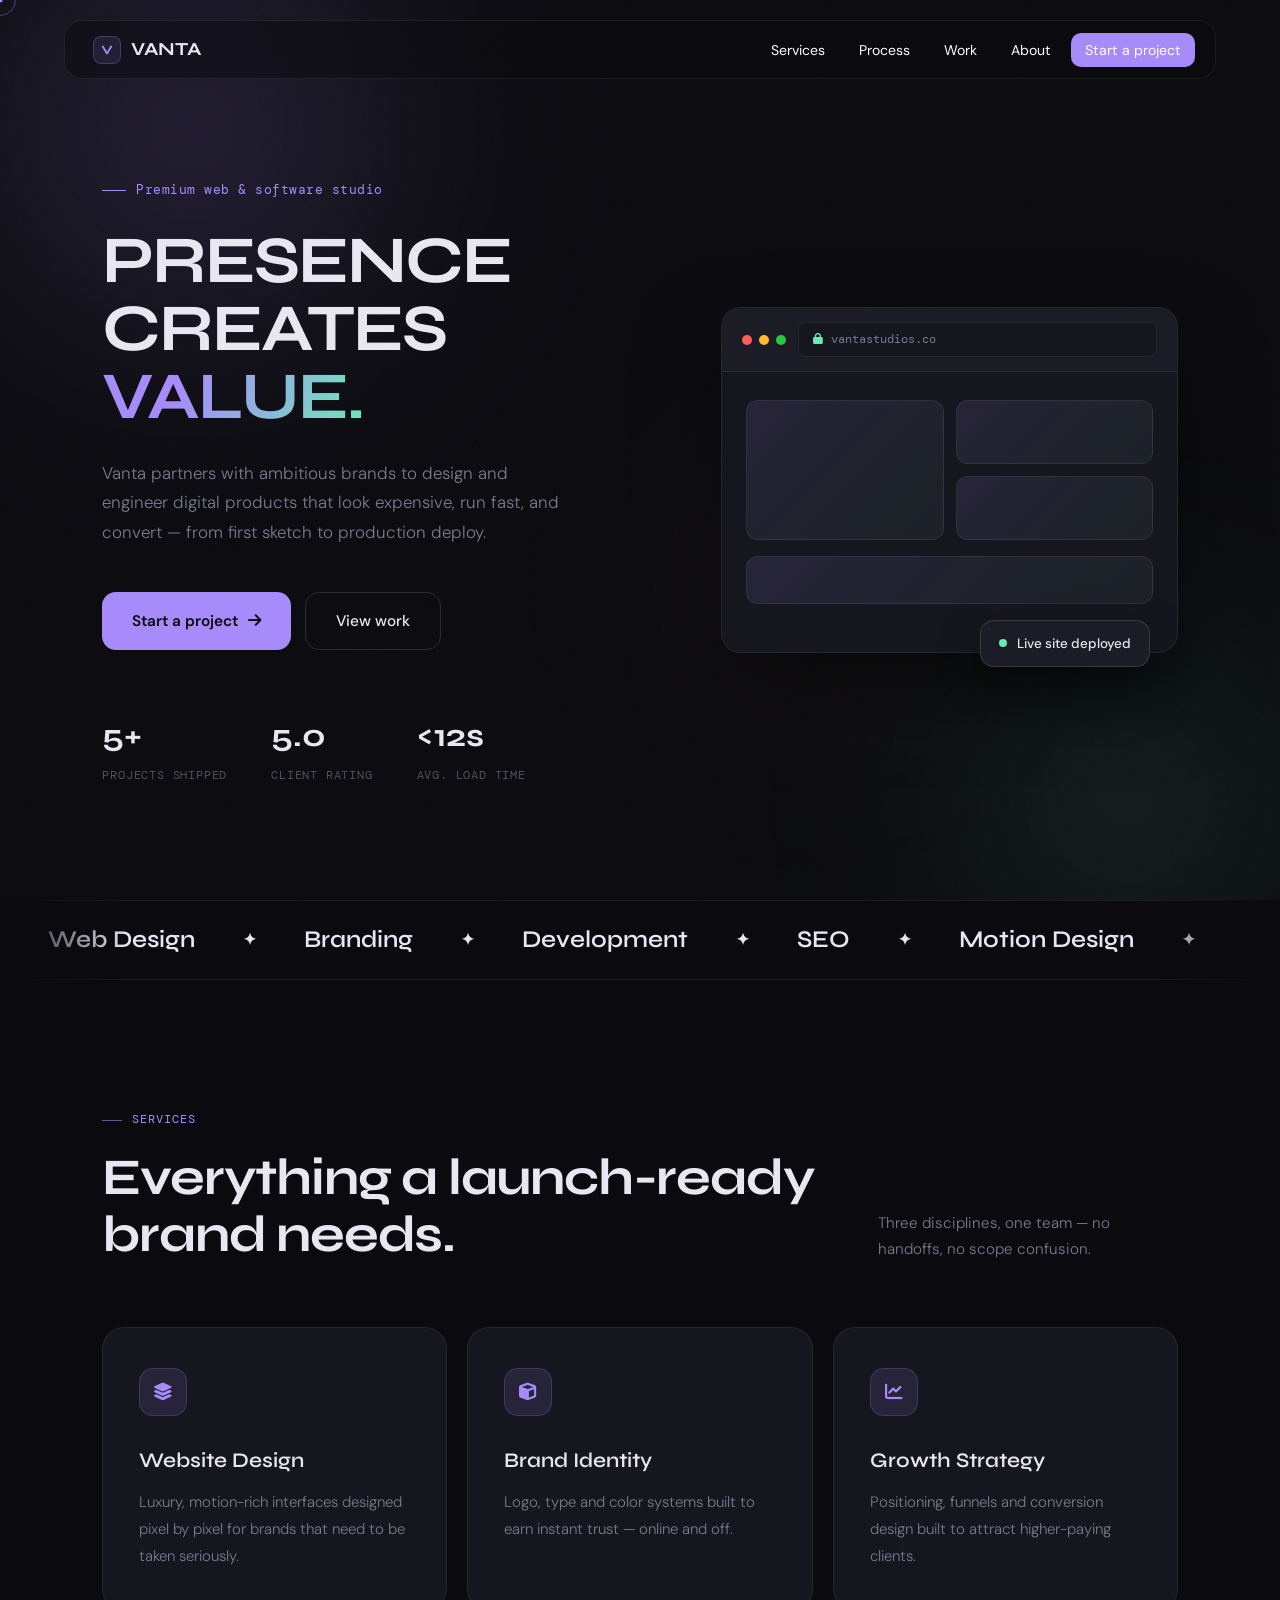
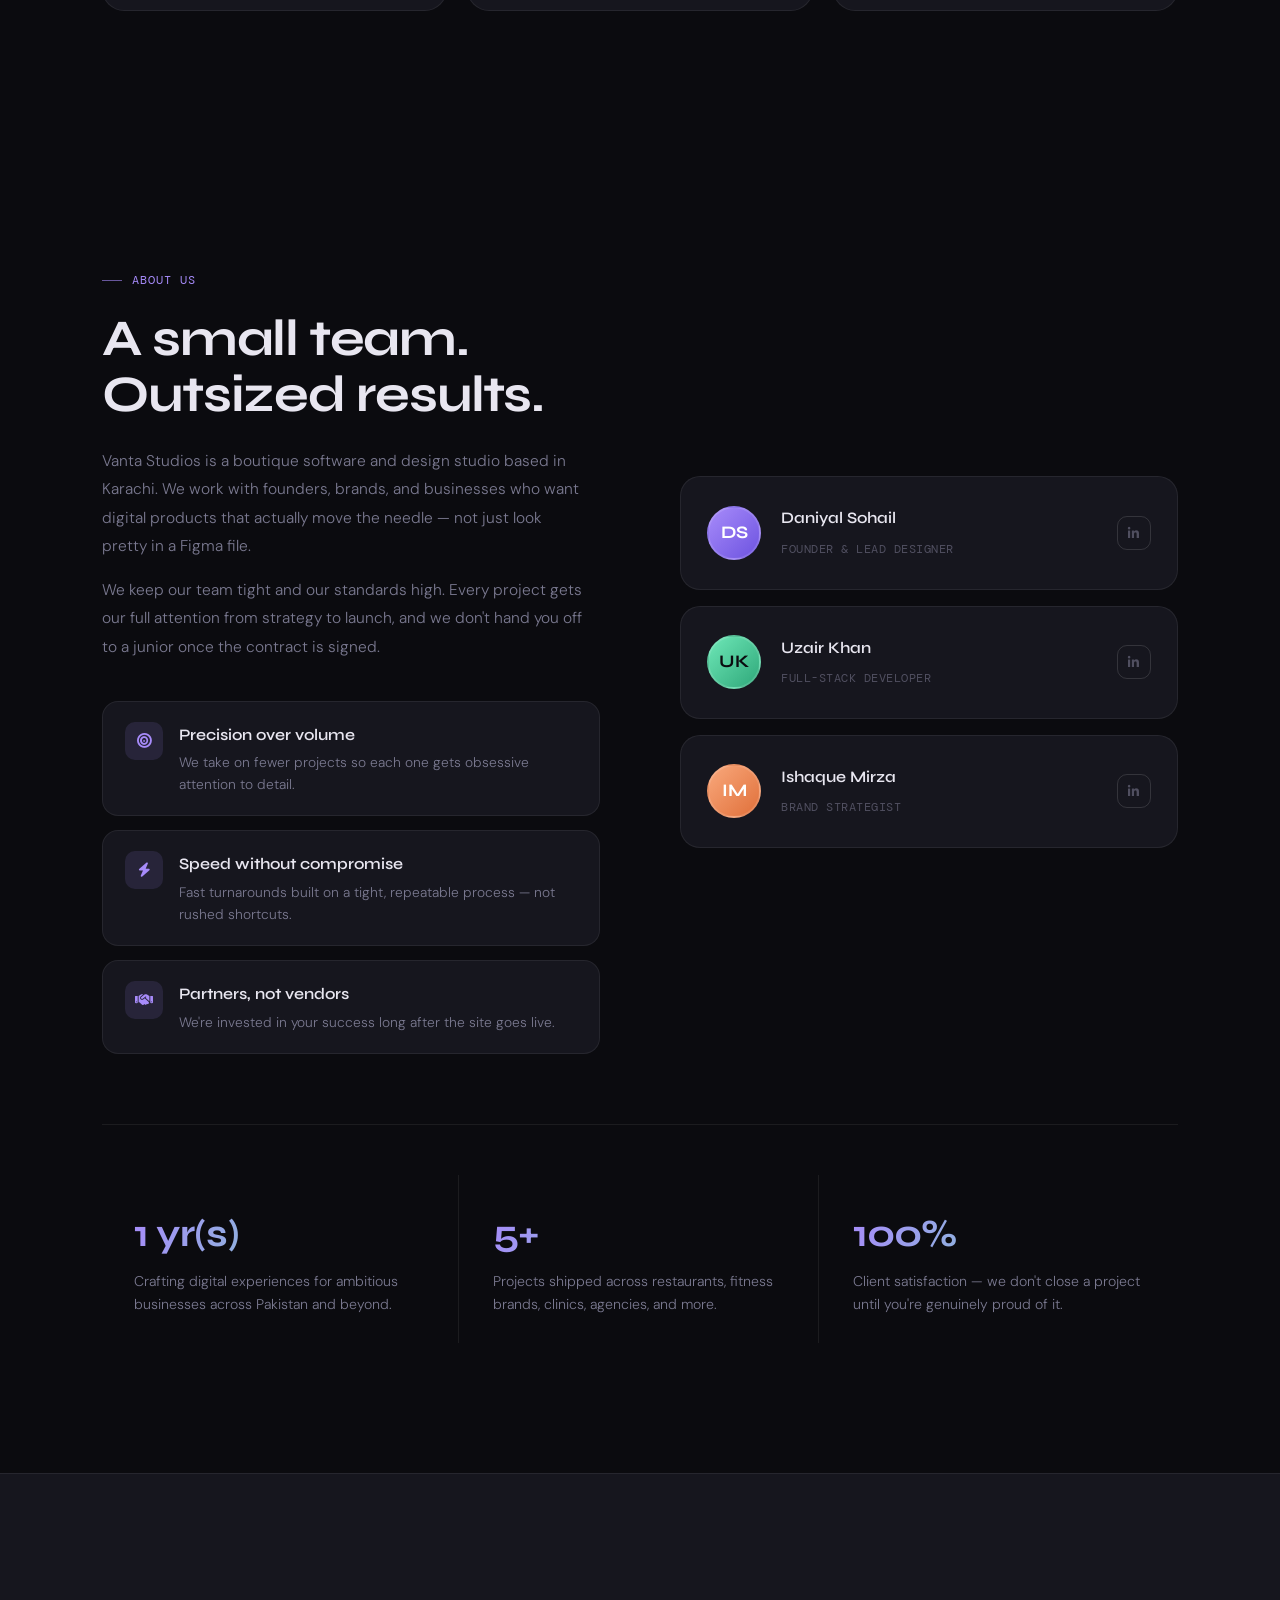
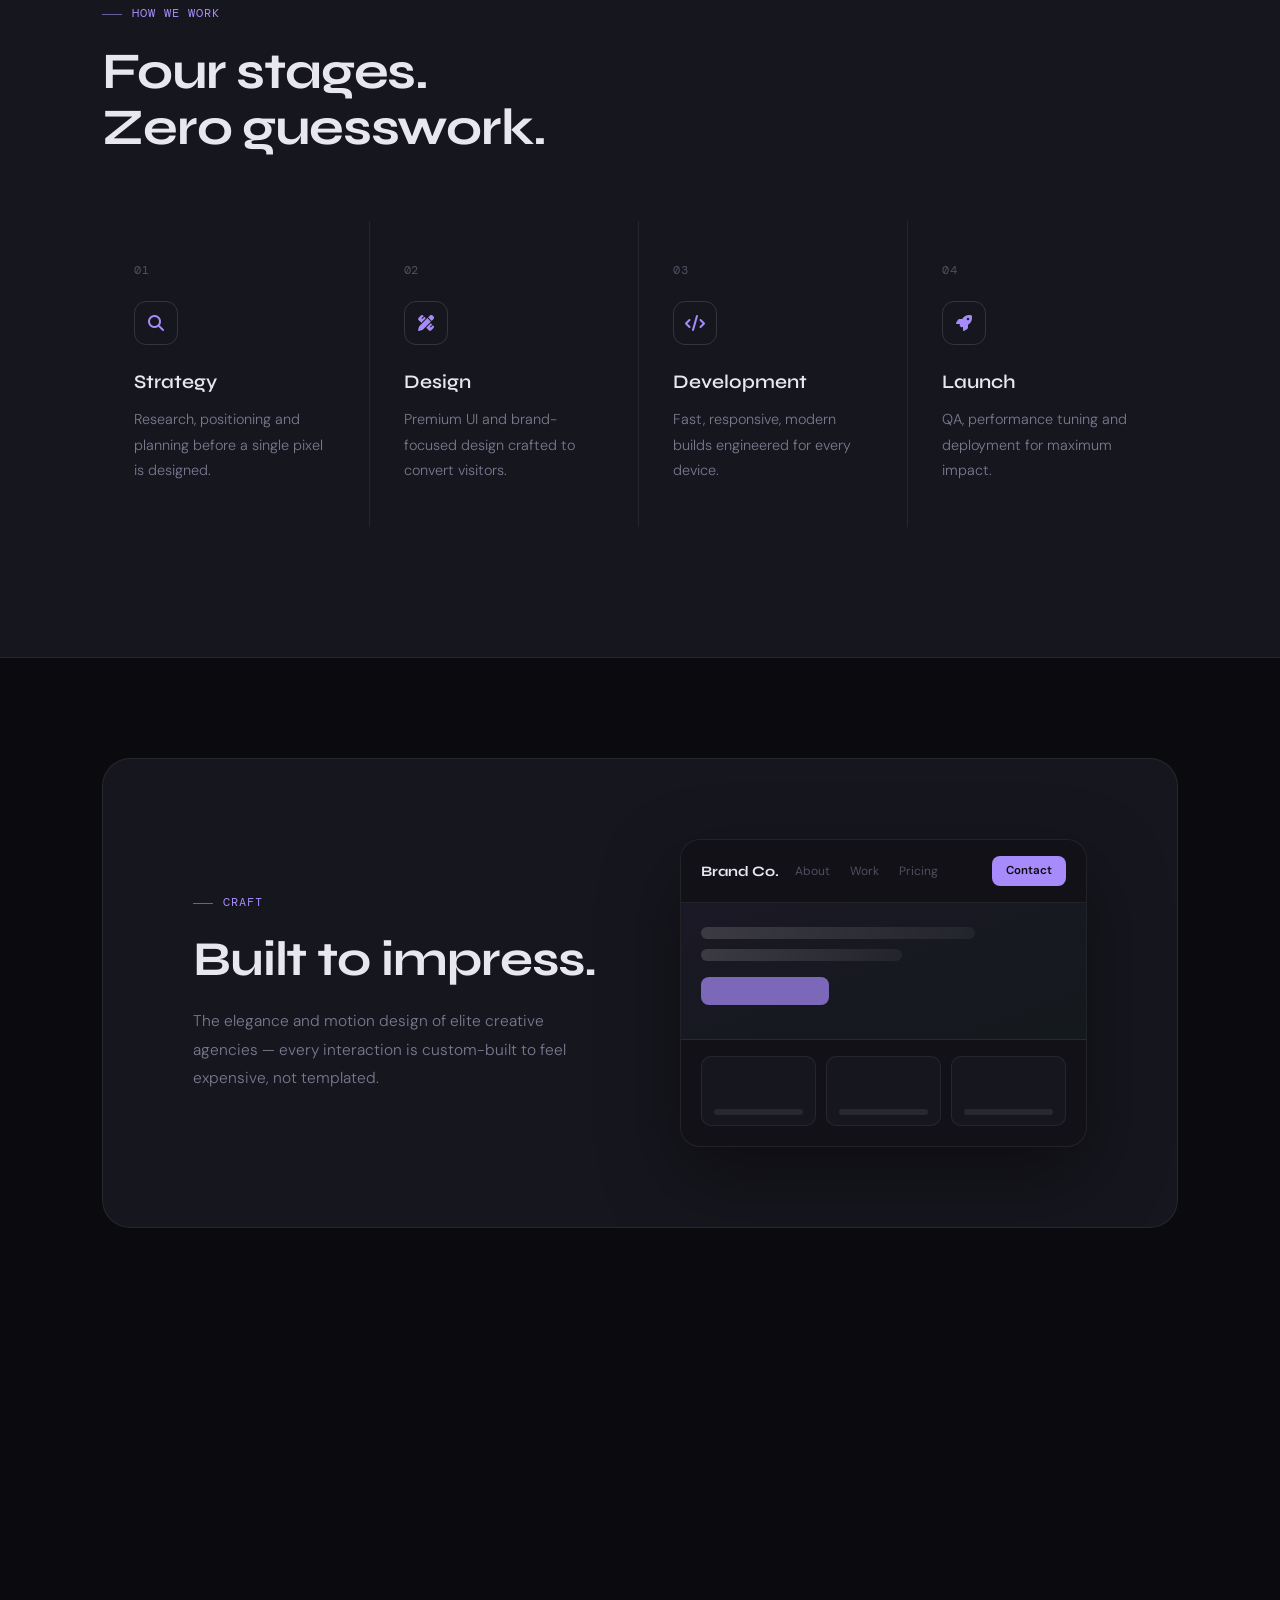
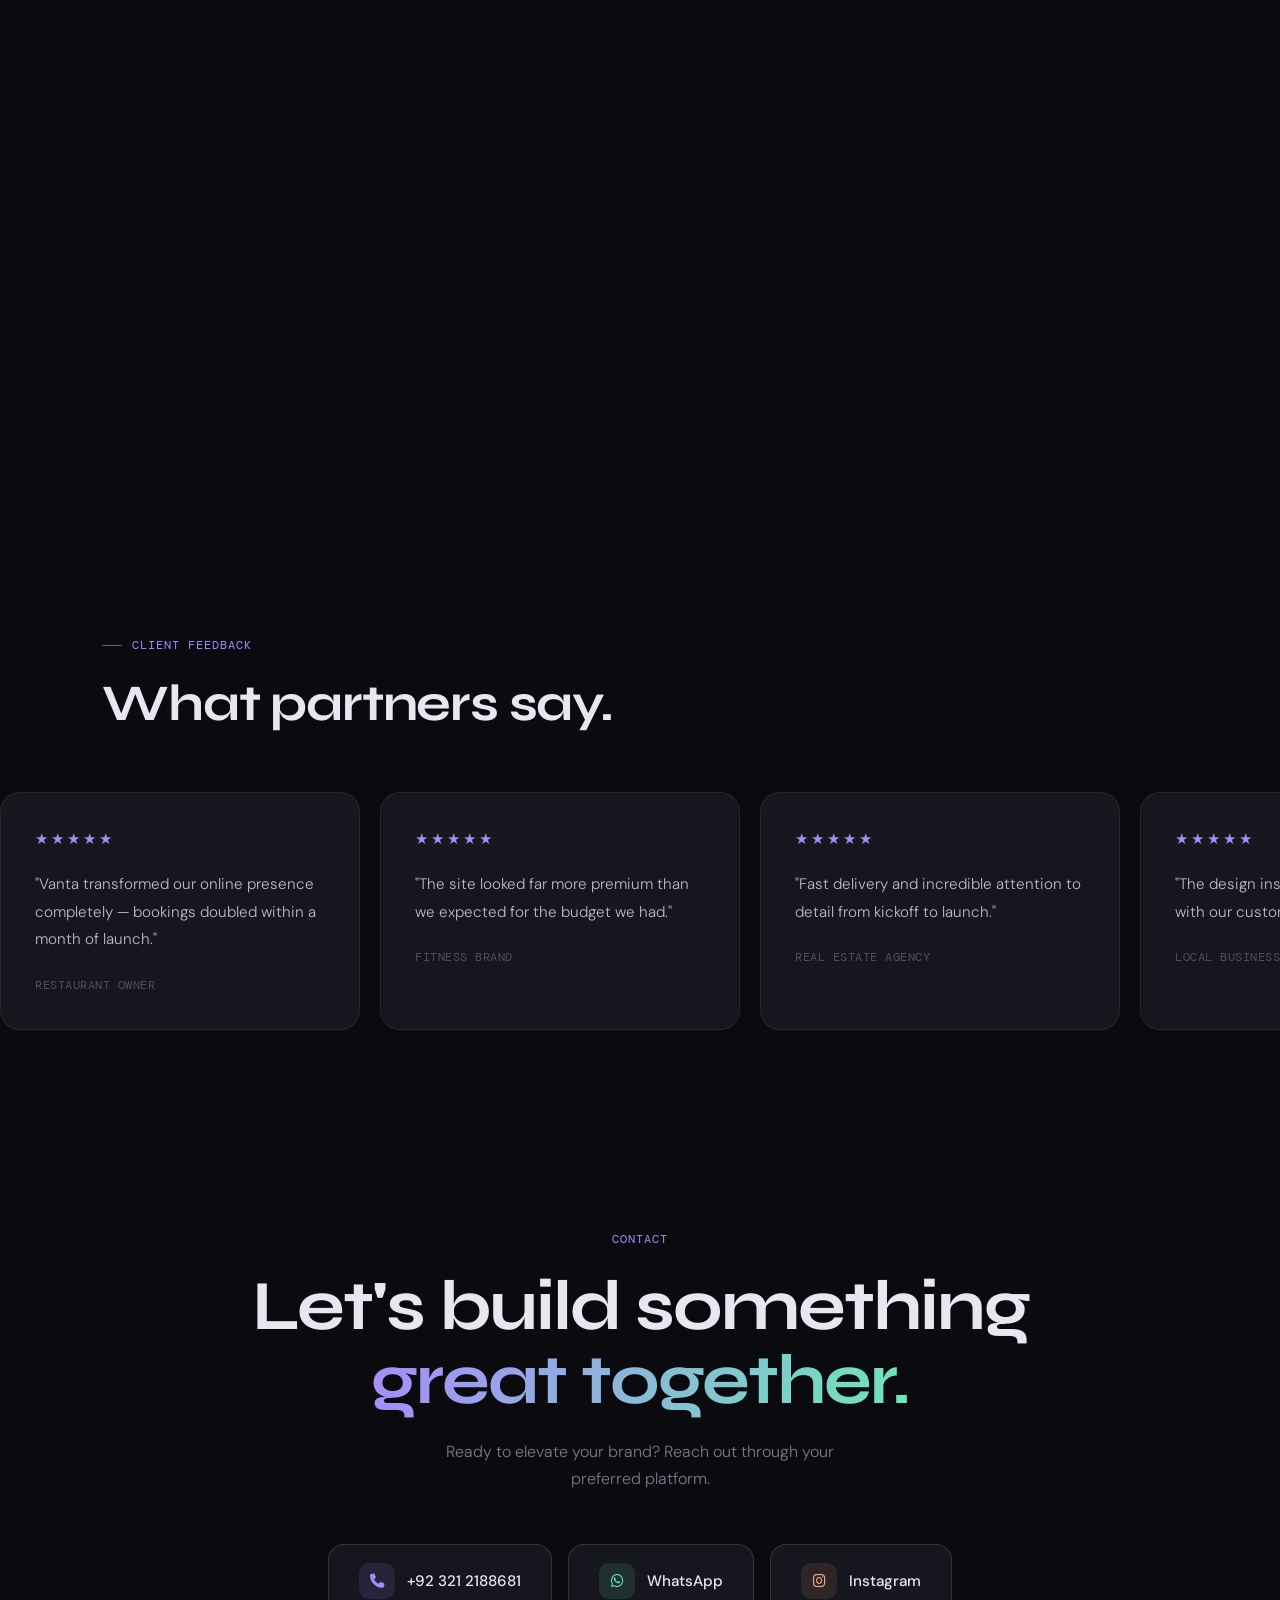
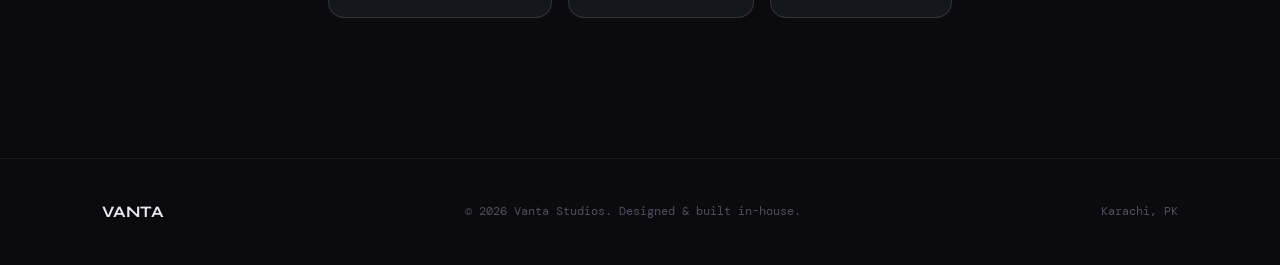
==== commit 6683cf24: "Update Vanta Studios.html" ====
--- a/Vanta Studios/Vanta Studios.html
+++ b/Vanta Studios/Vanta Studios.html
@@ -7,7 +7,6 @@
 <meta name="description" content="Vanta Studios — premium web design, branding and development for ambitious teams.">
 <link rel="icon" href="data:image/svg+xml,%3Csvg xmlns='http://www.w3.org/2000/svg' viewBox='0 0 100 100'%3E%3Crect width='100' height='100' rx='22' fill='%230f0f13'/%3E%3Cpath d='M28 30 L50 70 L72 30' stroke='%23c8b5ff' stroke-width='9' fill='none' stroke-linecap='round' stroke-linejoin='round'/%3E%3C/svg%3E">
 <title>Vanta Studios</title>
-<meta name="google-site-verification" content="J6F_1x-jqXyrTSBCG6D3PW6CB4RU1VYPui5AFQOeUYU" />
 
 <link rel="preconnect" href="https://fonts.googleapis.com">
 <link href="https://fonts.googleapis.com/css2?family=Syne:wght@500;600;700;800&family=DM+Sans:ital,wght@0,300;0,400;0,500;1,300&family=DM+Mono:wght@400;500&display=swap" rel="stylesheet">
@@ -1713,4 +1712,4 @@
 })();
 </script>
 </body>
-</html>+</html>
